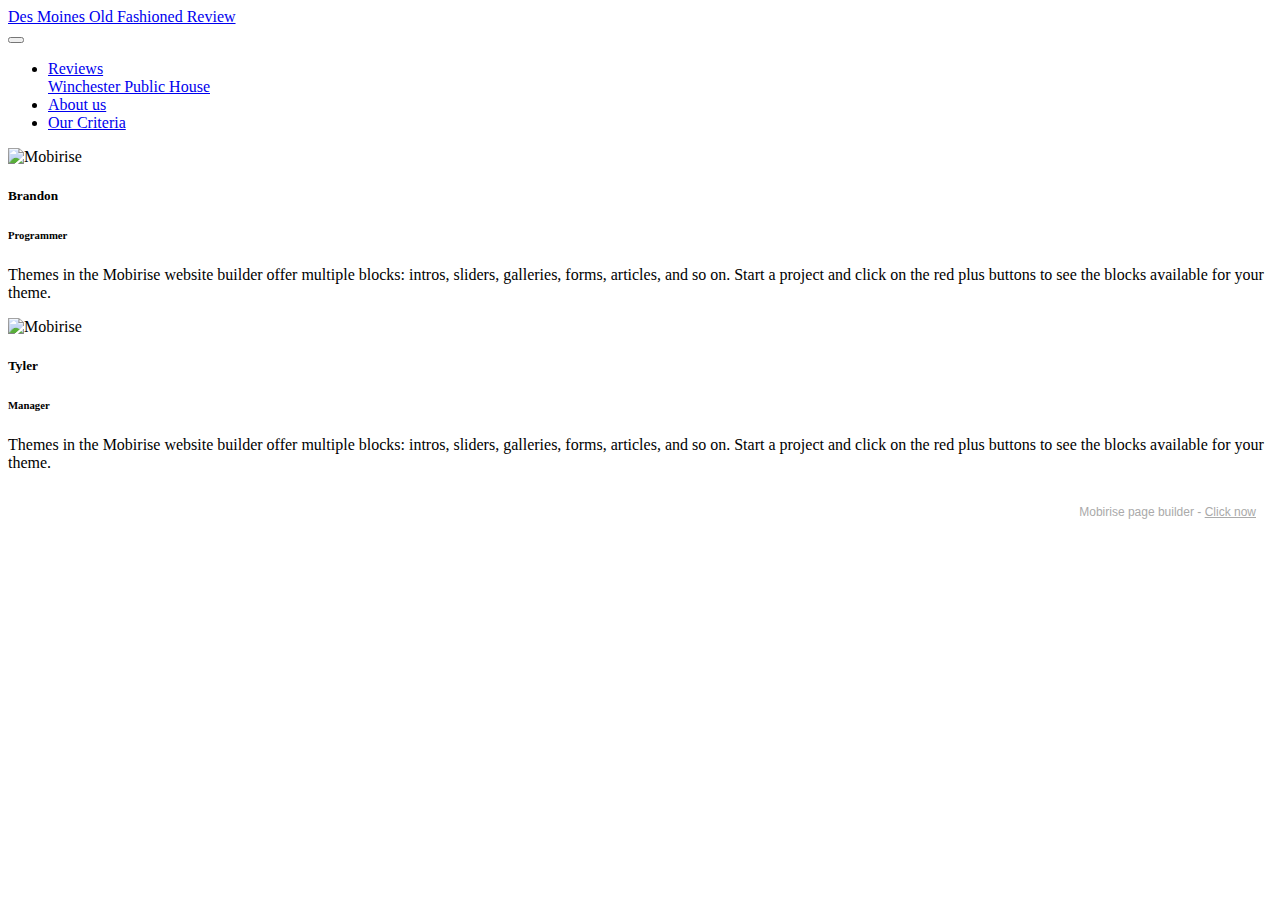
==== about/index.html @ a4ad08c4 "main site template" ====
<!DOCTYPE html>
<html  >
<head>
  <!-- Site made with Mobirise Website Builder v5.5.8, https://mobirise.com -->
  <meta charset="UTF-8">
  <meta http-equiv="X-UA-Compatible" content="IE=edge">
  <meta name="generator" content="Mobirise v5.5.8, mobirise.com">
  <meta name="viewport" content="width=device-width, initial-scale=1, minimum-scale=1">
  <link rel="shortcut icon" href="assets/images/logo.png" type="image/x-icon">
  <meta name="description" content="">
  
  
  <title>About Us</title>
  <link rel="stylesheet" href="assets/bootstrap/css/bootstrap.min.css">
  <link rel="stylesheet" href="assets/bootstrap/css/bootstrap-grid.min.css">
  <link rel="stylesheet" href="assets/bootstrap/css/bootstrap-reboot.min.css">
  <link rel="stylesheet" href="assets/dropdown/css/style.css">
  <link rel="stylesheet" href="assets/socicon/css/styles.css">
  <link rel="stylesheet" href="assets/theme/css/style.css">
  <link rel="preload" href="https://fonts.googleapis.com/css?family=Jost:100,200,300,400,500,600,700,800,900,100i,200i,300i,400i,500i,600i,700i,800i,900i&display=swap" as="style" onload="this.onload=null;this.rel='stylesheet'">
  <noscript><link rel="stylesheet" href="https://fonts.googleapis.com/css?family=Jost:100,200,300,400,500,600,700,800,900,100i,200i,300i,400i,500i,600i,700i,800i,900i&display=swap"></noscript>
  <link rel="preload" as="style" href="assets/mobirise/css/mbr-additional.css"><link rel="stylesheet" href="assets/mobirise/css/mbr-additional.css" type="text/css">
  
  
  
  
</head>
<body>
  
  <section data-bs-version="5.1" class="menu menu3 cid-sUextZu3Vm" once="menu" id="menu3-l">
    
    <nav class="navbar navbar-dropdown navbar-fixed-top navbar-expand-lg">
        <div class="container">
            <div class="navbar-brand">
                
                <span class="navbar-caption-wrap"><a class="navbar-caption text-black display-7" href="https://mobiri.se">Des Moines Old Fashioned Review</a></span>
            </div>
            <button class="navbar-toggler" type="button" data-toggle="collapse" data-bs-toggle="collapse" data-target="#navbarSupportedContent" data-bs-target="#navbarSupportedContent" aria-controls="navbarNavAltMarkup" aria-expanded="false" aria-label="Toggle navigation">
                <div class="hamburger">
                    <span></span>
                    <span></span>
                    <span></span>
                    <span></span>
                </div>
            </button>
            <div class="collapse navbar-collapse" id="navbarSupportedContent">
                <ul class="navbar-nav nav-dropdown nav-right" data-app-modern-menu="true"><li class="nav-item dropdown"><a class="nav-link link text-black dropdown-toggle show display-4" href="https://mobiri.se" data-toggle="dropdown-submenu" data-bs-toggle="dropdown" data-bs-auto-close="outside" aria-expanded="false">Reviews</a><div class="dropdown-menu show" aria-labelledby="dropdown-undefined" data-bs-popper="none"><a class="text-black dropdown-item display-4" href="https://mobiri.se">Winchester Public House</a></div></li><li class="nav-item"><a class="nav-link link text-black text-primary display-4" href="page1.html">
                            About us</a></li>
                    <li class="nav-item"><a class="nav-link link text-black text-primary display-4" href="page2.html">Our Criteria</a></li></ul>
                <div class="icons-menu">
                    <a class="iconfont-wrapper" href="https://github.com/manofbeef/manofbeef.github.io" target="_blank">
                        <span class="p-2 mbr-iconfont socicon-github socicon"></span>
                    </a>
                    <a class="iconfont-wrapper" href="https://mobiri.se" target="_blank">
                        <span class="p-2 mbr-iconfont socicon-twitter socicon"></span>
                    </a>
                    <a class="iconfont-wrapper" href="https://mobiri.se" target="_blank">
                        <span class="p-2 mbr-iconfont socicon-instagram socicon"></span>
                    </a>
                    
                </div>
                
            </div>
        </div>
    </nav>
</section>

<section data-bs-version="5.1" class="team2 cid-sUeBN5qxj7" xmlns="http://www.w3.org/1999/html" id="team2-q">
    
    
    <div class="container">
        <div class="card">
            <div class="card-wrapper">
                <div class="row align-items-center">
                    <div class="col-12 col-md-4">
                        <div class="image-wrapper">
                            <img src="assets/images/team1.jpg" alt="Mobirise">
                        </div>
                    </div>
                    <div class="col-12 col-md">
                        <div class="card-box">
                            <h5 class="card-title mbr-fonts-style m-0 mb-3 display-5">
                                <strong>Brandon</strong></h5>
                            <h6 class="card-subtitle mbr-fonts-style mb-3 display-4">
                                <strong>Programmer</strong>
                            </h6>
                            <p class="mbr-text mbr-fonts-style display-7">
                                Themes in the Mobirise website builder offer multiple blocks: intros, sliders,
                                galleries, forms, articles, and so on. Start a project and click on the red plus buttons
                                to see the blocks available for your theme.
                            </p>
                            <div class="social-row display-7">
                                <div class="soc-item">
                                    <a href="https://www.facebook.com/Mobirise/" target="_blank">
                                        <span class="mbr-iconfont socicon socicon-facebook"></span>
                                    </a>
                                </div>
                                <div class="soc-item">
                                    <a href="https://twitter.com/mobirise" target="_blank">
                                        <span class="mbr-iconfont socicon socicon-twitter"></span>
                                    </a>
                                </div>
                                <div class="soc-item">
                                    <a href="https://instagram.com/mobirise" target="_blank">
                                        <span class="mbr-iconfont socicon socicon-instagram"></span>
                                    </a>
                                </div>
                                
                                
                            </div>
                        </div>
                    </div>
                </div>
            </div>
        </div>
        <div class="card">
            <div class="card-wrapper">
                <div class="row align-items-center">
                    <div class="col-12 col-md-4">
                        <div class="image-wrapper">
                            <img src="assets/images/team2.jpg" alt="Mobirise">
                        </div>
                    </div>
                    <div class="col-12 col-md">
                        <div class="card-box">
                            <h5 class="card-title mbr-fonts-style m-0 mb-3 display-5">
                                <strong>Tyler</strong></h5>
                            <h6 class="card-subtitle mbr-fonts-style mb-3 display-4">
                                <strong>Manager</strong>
                            </h6>
                            <p class="mbr-text mbr-fonts-style display-7">
                                Themes in the Mobirise website builder offer multiple blocks: intros, sliders,
                                galleries, forms, articles, and so on. Start a project and click on the red plus buttons
                                to see the blocks available for your theme.
                            </p>
                            <div class="social-row display-7">
                                <div class="soc-item">
                                    <a href="https://www.facebook.com/Mobirise/" target="_blank">
                                        <span class="mbr-iconfont socicon socicon-facebook"></span>
                                    </a>
                                </div>
                                <div class="soc-item">
                                    <a href="https://twitter.com/mobirise" target="_blank">
                                        <span class="mbr-iconfont socicon socicon-twitter"></span>
                                    </a>
                                </div>
                                <div class="soc-item">
                                    <a href="https://instagram.com/mobirise" target="_blank">
                                        <span class="mbr-iconfont socicon socicon-instagram"></span>
                                    </a>
                                </div>
                                
                                
                            </div>
                        </div>
                    </div>
                </div>
            </div>
        </div>
        
    </div>
</section><section style="background-color: #fff; font-family: -apple-system, BlinkMacSystemFont, 'Segoe UI', 'Roboto', 'Helvetica Neue', Arial, sans-serif; color:#aaa; font-size:12px; padding: 0; align-items: center; display: flex;"><a href="https://mobirise.site/f" style="flex: 1 1; height: 3rem; padding-left: 1rem;"></a><p style="flex: 0 0 auto; margin:0; padding-right:1rem;">Mobirise page builder - <a href="https://mobirise.site/p" style="color:#aaa;">Click now</a></p></section><script src="assets/bootstrap/js/bootstrap.bundle.min.js"></script>  <script src="assets/smoothscroll/smooth-scroll.js"></script>  <script src="assets/ytplayer/index.js"></script>  <script src="assets/dropdown/js/navbar-dropdown.js"></script>  <script src="assets/theme/js/script.js"></script>  
  
  
</body>
</html>
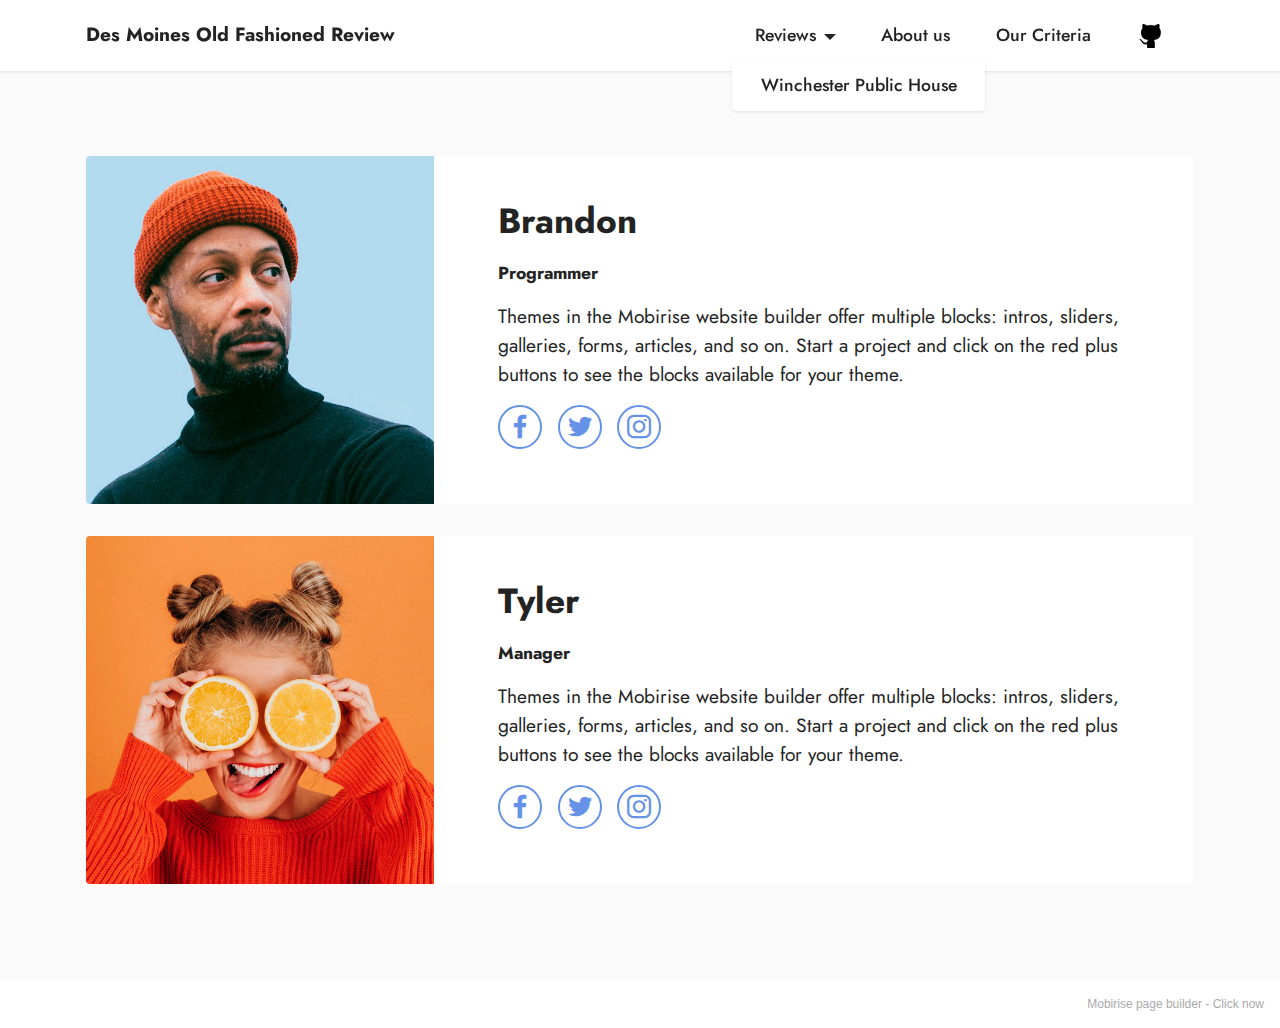
==== commit 04076dc3: "Update index.html" ====
--- a/about/index.html
+++ b/about/index.html
@@ -6,20 +6,20 @@
   <meta http-equiv="X-UA-Compatible" content="IE=edge">
   <meta name="generator" content="Mobirise v5.5.8, mobirise.com">
   <meta name="viewport" content="width=device-width, initial-scale=1, minimum-scale=1">
-  <link rel="shortcut icon" href="assets/images/logo.png" type="image/x-icon">
+  <link rel="shortcut icon" href="../assets/images/logo.png" type="image/x-icon">
   <meta name="description" content="">
   
   
   <title>About Us</title>
-  <link rel="stylesheet" href="assets/bootstrap/css/bootstrap.min.css">
-  <link rel="stylesheet" href="assets/bootstrap/css/bootstrap-grid.min.css">
-  <link rel="stylesheet" href="assets/bootstrap/css/bootstrap-reboot.min.css">
-  <link rel="stylesheet" href="assets/dropdown/css/style.css">
-  <link rel="stylesheet" href="assets/socicon/css/styles.css">
-  <link rel="stylesheet" href="assets/theme/css/style.css">
+  <link rel="stylesheet" href="../assets/bootstrap/css/bootstrap.min.css">
+  <link rel="stylesheet" href="../assets/bootstrap/css/bootstrap-grid.min.css">
+  <link rel="stylesheet" href="../assets/bootstrap/css/bootstrap-reboot.min.css">
+  <link rel="stylesheet" href="../assets/dropdown/css/style.css">
+  <link rel="stylesheet" href="../assets/socicon/css/styles.css">
+  <link rel="stylesheet" href="../assets/theme/css/style.css">
   <link rel="preload" href="https://fonts.googleapis.com/css?family=Jost:100,200,300,400,500,600,700,800,900,100i,200i,300i,400i,500i,600i,700i,800i,900i&display=swap" as="style" onload="this.onload=null;this.rel='stylesheet'">
   <noscript><link rel="stylesheet" href="https://fonts.googleapis.com/css?family=Jost:100,200,300,400,500,600,700,800,900,100i,200i,300i,400i,500i,600i,700i,800i,900i&display=swap"></noscript>
-  <link rel="preload" as="style" href="assets/mobirise/css/mbr-additional.css"><link rel="stylesheet" href="assets/mobirise/css/mbr-additional.css" type="text/css">
+  <link rel="preload" as="style" href="../assets/mobirise/css/mbr-additional.css"><link rel="stylesheet" href="../assets/mobirise/css/mbr-additional.css" type="text/css">
   
   
   
@@ -51,13 +51,6 @@
                     <a class="iconfont-wrapper" href="https://github.com/manofbeef/manofbeef.github.io" target="_blank">
                         <span class="p-2 mbr-iconfont socicon-github socicon"></span>
                     </a>
-                    <a class="iconfont-wrapper" href="https://mobiri.se" target="_blank">
-                        <span class="p-2 mbr-iconfont socicon-twitter socicon"></span>
-                    </a>
-                    <a class="iconfont-wrapper" href="https://mobiri.se" target="_blank">
-                        <span class="p-2 mbr-iconfont socicon-instagram socicon"></span>
-                    </a>
-                    
                 </div>
                 
             </div>
@@ -74,7 +67,7 @@
                 <div class="row align-items-center">
                     <div class="col-12 col-md-4">
                         <div class="image-wrapper">
-                            <img src="assets/images/team1.jpg" alt="Mobirise">
+                            <img src="../assets/images/team1.jpg" alt="Mobirise">
                         </div>
                     </div>
                     <div class="col-12 col-md">
@@ -118,7 +111,7 @@
                 <div class="row align-items-center">
                     <div class="col-12 col-md-4">
                         <div class="image-wrapper">
-                            <img src="assets/images/team2.jpg" alt="Mobirise">
+                            <img src="../assets/images/team2.jpg" alt="Mobirise">
                         </div>
                     </div>
                     <div class="col-12 col-md">
--- a/assets/dropdown/css/style.css
+++ b/assets/dropdown/css/style.css
@@ -0,0 +1,265 @@
+.navbar-dropdown {
+  left: 0;
+  padding: 0;
+  position: absolute;
+  right: 0;
+  top: 0;
+  transition: all 0.45s ease;
+  z-index: 1030;
+  background: #282828; }
+  .navbar-dropdown .navbar-logo {
+    margin-right: 0.8rem;
+    transition: margin 0.3s ease-in-out;
+    vertical-align: middle; }
+    .navbar-dropdown .navbar-logo img {
+      height: 3.125rem;
+      transition: all 0.3s ease-in-out; }
+    .navbar-dropdown .navbar-logo.mbr-iconfont {
+      font-size: 3.125rem;
+      line-height: 3.125rem; }
+  .navbar-dropdown .navbar-caption {
+    font-weight: 700;
+    white-space: normal;
+    vertical-align: -4px;
+    line-height: 3.125rem !important; }
+    .navbar-dropdown .navbar-caption, .navbar-dropdown .navbar-caption:hover {
+      color: inherit;
+      text-decoration: none; }
+  .navbar-dropdown .mbr-iconfont + .navbar-caption {
+    vertical-align: -1px; }
+  .navbar-dropdown.navbar-fixed-top {
+    position: fixed; }
+  .navbar-dropdown .navbar-brand span {
+    vertical-align: -4px; }
+  .navbar-dropdown.bg-color.transparent {
+    background: none; }
+  .navbar-dropdown.navbar-short .navbar-brand {
+    padding: 0.625rem 0; }
+    .navbar-dropdown.navbar-short .navbar-brand span {
+      vertical-align: -1px; }
+  .navbar-dropdown.navbar-short .navbar-caption {
+    line-height: 2.375rem !important;
+    vertical-align: -2px; }
+  .navbar-dropdown.navbar-short .navbar-logo {
+    margin-right: 0.5rem; }
+    .navbar-dropdown.navbar-short .navbar-logo img {
+      height: 2.375rem; }
+    .navbar-dropdown.navbar-short .navbar-logo.mbr-iconfont {
+      font-size: 2.375rem;
+      line-height: 2.375rem; }
+  .navbar-dropdown.navbar-short .mbr-table-cell {
+    height: 3.625rem; }
+  .navbar-dropdown .navbar-close {
+    left: 0.6875rem;
+    position: fixed;
+    top: 0.75rem;
+    z-index: 1000; }
+  .navbar-dropdown .hamburger-icon {
+    content: "";
+    display: inline-block;
+    vertical-align: middle;
+    width: 16px;
+    -webkit-box-shadow: 0 -6px 0 1px #282828,0 0 0 1px #282828,0 6px 0 1px #282828;
+    -moz-box-shadow: 0 -6px 0 1px #282828,0 0 0 1px #282828,0 6px 0 1px #282828;
+    box-shadow: 0 -6px 0 1px #282828,0 0 0 1px #282828,0 6px 0 1px #282828; }
+
+.dropdown-menu .dropdown-toggle[data-toggle="dropdown-submenu"]::after {
+  border-bottom: 0.35em solid transparent;
+  border-left: 0.35em solid;
+  border-right: 0;
+  border-top: 0.35em solid transparent;
+  margin-left: 0.3rem; }
+
+.dropdown-menu .dropdown-item:focus {
+  outline: 0; }
+
+.nav-dropdown {
+  font-size: 0.75rem;
+  font-weight: 500;
+  height: auto !important; }
+  .nav-dropdown .nav-btn {
+    padding-left: 1rem; }
+  .nav-dropdown .link {
+    margin: .667em 1.667em;
+    font-weight: 500;
+    padding: 0;
+    transition: color .2s ease-in-out; }
+    .nav-dropdown .link.dropdown-toggle {
+      margin-right: 2.583em; }
+      .nav-dropdown .link.dropdown-toggle::after {
+        margin-left: .25rem;
+        border-top: 0.35em solid;
+        border-right: 0.35em solid transparent;
+        border-left: 0.35em solid transparent;
+        border-bottom: 0; }
+      .nav-dropdown .link.dropdown-toggle[aria-expanded="true"] {
+        margin: 0;
+        padding: 0.667em 3.263em  0.667em 1.667em; }
+  .nav-dropdown .link::after,
+  .nav-dropdown .dropdown-item::after {
+    color: inherit; }
+  .nav-dropdown .btn {
+    font-size: 0.75rem;
+    font-weight: 700;
+    letter-spacing: 0;
+    margin-bottom: 0;
+    padding-left: 1.25rem;
+    padding-right: 1.25rem; }
+  .nav-dropdown .dropdown-menu {
+    border-radius: 0;
+    border: 0;
+    left: 0;
+    margin: 0;
+    padding-bottom: 1.25rem;
+    padding-top: 1.25rem;
+    position: relative; }
+  .nav-dropdown .dropdown-submenu {
+    margin-left: 0.125rem;
+    top: 0; }
+  .nav-dropdown .dropdown-item {
+    font-weight: 500;
+    line-height: 2;
+    padding: 0.3846em 4.615em 0.3846em 1.5385em;
+    position: relative;
+    transition: color .2s ease-in-out, background-color .2s ease-in-out; }
+    .nav-dropdown .dropdown-item::after {
+      margin-top: -0.3077em;
+      position: absolute;
+      right: 1.1538em;
+      top: 50%; }
+    .nav-dropdown .dropdown-item:focus, .nav-dropdown .dropdown-item:hover {
+      background: none; }
+
+@media (max-width: 767px) {
+  .nav-dropdown.navbar-toggleable-sm {
+    bottom: 0;
+    display: none;
+    left: 0;
+    overflow-x: hidden;
+    position: fixed;
+    top: 0;
+    transform: translateX(-100%);
+    -ms-transform: translateX(-100%);
+    -webkit-transform: translateX(-100%);
+    width: 18.75rem;
+    z-index: 999; } }
+.nav-dropdown.navbar-toggleable-xl {
+  bottom: 0;
+  display: none;
+  left: 0;
+  overflow-x: hidden;
+  position: fixed;
+  top: 0;
+  transform: translateX(-100%);
+  -ms-transform: translateX(-100%);
+  -webkit-transform: translateX(-100%);
+  width: 18.75rem;
+  z-index: 999; }
+
+.nav-dropdown-sm {
+  display: block !important;
+  overflow-x: hidden;
+  overflow: auto;
+  padding-top: 3.875rem; }
+  .nav-dropdown-sm::after {
+    content: "";
+    display: block;
+    height: 3rem;
+    width: 100%; }
+  .nav-dropdown-sm.collapse.in ~ .navbar-close {
+    display: block !important; }
+  .nav-dropdown-sm.collapsing, .nav-dropdown-sm.collapse.in {
+    transform: translateX(0);
+    -ms-transform: translateX(0);
+    -webkit-transform: translateX(0);
+    transition: all 0.25s ease-out;
+    -webkit-transition: all 0.25s ease-out;
+    background: #282828; }
+  .nav-dropdown-sm.collapsing[aria-expanded="false"] {
+    transform: translateX(-100%);
+    -ms-transform: translateX(-100%);
+    -webkit-transform: translateX(-100%); }
+  .nav-dropdown-sm .nav-item {
+    display: block;
+    margin-left: 0 !important;
+    padding-left: 0; }
+  .nav-dropdown-sm .link,
+  .nav-dropdown-sm .dropdown-item {
+    border-top: 1px dotted rgba(255, 255, 255, 0.1);
+    font-size: 0.8125rem;
+    line-height: 1.6;
+    margin: 0 !important;
+    padding: 0.875rem 2.4rem 0.875rem 1.5625rem !important;
+    position: relative;
+    white-space: normal; }
+    .nav-dropdown-sm .link:focus, .nav-dropdown-sm .link:hover,
+    .nav-dropdown-sm .dropdown-item:focus,
+    .nav-dropdown-sm .dropdown-item:hover {
+      background: rgba(0, 0, 0, 0.2) !important;
+      color: #c0a375; }
+  .nav-dropdown-sm .nav-btn {
+    position: relative;
+    padding: 1.5625rem 1.5625rem 0 1.5625rem; }
+    .nav-dropdown-sm .nav-btn::before {
+      border-top: 1px dotted rgba(255, 255, 255, 0.1);
+      content: "";
+      left: 0;
+      position: absolute;
+      top: 0;
+      width: 100%; }
+    .nav-dropdown-sm .nav-btn + .nav-btn {
+      padding-top: 0.625rem; }
+      .nav-dropdown-sm .nav-btn + .nav-btn::before {
+        display: none; }
+  .nav-dropdown-sm .btn {
+    padding: 0.625rem 0; }
+  .nav-dropdown-sm .dropdown-toggle[data-toggle="dropdown-submenu"]::after {
+    margin-left: .25rem;
+    border-top: 0.35em solid;
+    border-right: 0.35em solid transparent;
+    border-left: 0.35em solid transparent;
+    border-bottom: 0; }
+  .nav-dropdown-sm .dropdown-toggle[data-toggle="dropdown-submenu"][aria-expanded="true"]::after {
+    border-top: 0;
+    border-right: 0.35em solid transparent;
+    border-left: 0.35em solid transparent;
+    border-bottom: 0.35em solid; }
+  .nav-dropdown-sm .dropdown-menu {
+    margin: 0;
+    padding: 0;
+    position: relative;
+    top: 0;
+    left: 0;
+    width: 100%;
+    border: 0;
+    float: none;
+    border-radius: 0;
+    background: none; }
+  .nav-dropdown-sm .dropdown-submenu {
+    left: 100%;
+    margin-left: 0.125rem;
+    margin-top: -1.25rem;
+    top: 0; }
+
+.navbar-toggleable-sm .nav-dropdown .dropdown-menu {
+  position: absolute; }
+
+.navbar-toggleable-sm .nav-dropdown .dropdown-submenu {
+  left: 100%;
+  margin-left: 0.125rem;
+  margin-top: -1.25rem;
+  top: 0; }
+
+.navbar-toggleable-sm.opened .nav-dropdown .dropdown-menu {
+  position: relative; }
+
+.navbar-toggleable-sm.opened .nav-dropdown .dropdown-submenu {
+  left: 0;
+  margin-left: 00rem;
+  margin-top: 0rem;
+  top: 0; }
+
+.is-builder .nav-dropdown.collapsing {
+  transition: none !important; }
+
+
--- a/assets/socicon/css/styles.css
+++ b/assets/socicon/css/styles.css
@@ -0,0 +1,934 @@
+@charset "UTF-8";
+
+@font-face {
+  font-family: 'Socicon';
+  src:  url('../fonts/socicon.eot');
+  src:  url('../fonts/socicon.eot?#iefix') format('embedded-opentype'),
+    url('../fonts/socicon.woff2') format('woff2'),
+    url('../fonts/socicon.ttf') format('truetype'),
+    url('../fonts/socicon.woff') format('woff'),
+    url('../fonts/socicon.svg#socicon') format('svg');
+  font-weight: normal;
+  font-style: normal;
+  font-display: swap;
+}
+
+[data-icon]:before {
+  font-family: "socicon" !important;
+  content: attr(data-icon);
+  font-style: normal !important;
+  font-weight: normal !important;
+  font-variant: normal !important;
+  text-transform: none !important;
+  speak: none;
+  line-height: 1;
+  -webkit-font-smoothing: antialiased;
+  -moz-osx-font-smoothing: grayscale;
+}
+
+[class^="socicon-"], [class*=" socicon-"] {
+  /* use !important to prevent issues with browser extensions that change fonts */
+  font-family: 'Socicon' !important;
+  speak: none;
+  font-style: normal;
+  font-weight: normal;
+  font-variant: normal;
+  text-transform: none;
+  line-height: 1;
+
+  /* Better Font Rendering =========== */
+  -webkit-font-smoothing: antialiased;
+  -moz-osx-font-smoothing: grayscale;
+}
+
+.socicon-eitaa:before {
+  content: "\e97c";
+}
+.socicon-soroush:before {
+  content: "\e97d";
+}
+.socicon-bale:before {
+  content: "\e97e";
+}
+.socicon-zazzle:before {
+  content: "\e97b";
+}
+.socicon-society6:before {
+  content: "\e97a";
+}
+.socicon-redbubble:before {
+  content: "\e979";
+}
+.socicon-avvo:before {
+  content: "\e978";
+}
+.socicon-stitcher:before {
+  content: "\e977";
+}
+.socicon-googlehangouts:before {
+  content: "\e974";
+}
+.socicon-dlive:before {
+  content: "\e975";
+}
+.socicon-vsco:before {
+  content: "\e976";
+}
+.socicon-flipboard:before {
+  content: "\e973";
+}
+.socicon-ubuntu:before {
+  content: "\e958";
+}
+.socicon-artstation:before {
+  content: "\e959";
+}
+.socicon-invision:before {
+  content: "\e95a";
+}
+.socicon-torial:before {
+  content: "\e95b";
+}
+.socicon-collectorz:before {
+  content: "\e95c";
+}
+.socicon-seenthis:before {
+  content: "\e95d";
+}
+.socicon-googleplaymusic:before {
+  content: "\e95e";
+}
+.socicon-debian:before {
+  content: "\e95f";
+}
+.socicon-filmfreeway:before {
+  content: "\e960";
+}
+.socicon-gnome:before {
+  content: "\e961";
+}
+.socicon-itchio:before {
+  content: "\e962";
+}
+.socicon-jamendo:before {
+  content: "\e963";
+}
+.socicon-mix:before {
+  content: "\e964";
+}
+.socicon-sharepoint:before {
+  content: "\e965";
+}
+.socicon-tinder:before {
+  content: "\e966";
+}
+.socicon-windguru:before {
+  content: "\e967";
+}
+.socicon-cdbaby:before {
+  content: "\e968";
+}
+.socicon-elementaryos:before {
+  content: "\e969";
+}
+.socicon-stage32:before {
+  content: "\e96a";
+}
+.socicon-tiktok:before {
+  content: "\e96b";
+}
+.socicon-gitter:before {
+  content: "\e96c";
+}
+.socicon-letterboxd:before {
+  content: "\e96d";
+}
+.socicon-threema:before {
+  content: "\e96e";
+}
+.socicon-splice:before {
+  content: "\e96f";
+}
+.socicon-metapop:before {
+  content: "\e970";
+}
+.socicon-naver:before {
+  content: "\e971";
+}
+.socicon-remote:before {
+  content: "\e972";
+}
+.socicon-internet:before {
+  content: "\e957";
+}
+.socicon-moddb:before {
+  content: "\e94b";
+}
+.socicon-indiedb:before {
+  content: "\e94c";
+}
+.socicon-traxsource:before {
+  content: "\e94d";
+}
+.socicon-gamefor:before {
+  content: "\e94e";
+}
+.socicon-pixiv:before {
+  content: "\e94f";
+}
+.socicon-myanimelist:before {
+  content: "\e950";
+}
+.socicon-blackberry:before {
+  content: "\e951";
+}
+.socicon-wickr:before {
+  content: "\e952";
+}
+.socicon-spip:before {
+  content: "\e953";
+}
+.socicon-napster:before {
+  content: "\e954";
+}
+.socicon-beatport:before {
+  content: "\e955";
+}
+.socicon-hackerone:before {
+  content: "\e956";
+}
+.socicon-hackernews:before {
+  content: "\e946";
+}
+.socicon-smashwords:before {
+  content: "\e947";
+}
+.socicon-kobo:before {
+  content: "\e948";
+}
+.socicon-bookbub:before {
+  content: "\e949";
+}
+.socicon-mailru:before {
+  content: "\e94a";
+}
+.socicon-gitlab:before {
+  content: "\e945";
+}
+.socicon-instructables:before {
+  content: "\e944";
+}
+.socicon-portfolio:before {
+  content: "\e943";
+}
+.socicon-codered:before {
+  content: "\e940";
+}
+.socicon-origin:before {
+  content: "\e941";
+}
+.socicon-nextdoor:before {
+  content: "\e942";
+}
+.socicon-udemy:before {
+  content: "\e93f";
+}
+.socicon-livemaster:before {
+  content: "\e93e";
+}
+.socicon-crunchbase:before {
+  content: "\e93b";
+}
+.socicon-homefy:before {
+  content: "\e93c";
+}
+.socicon-calendly:before {
+  content: "\e93d";
+}
+.socicon-realtor:before {
+  content: "\e90f";
+}
+.socicon-tidal:before {
+  content: "\e910";
+}
+.socicon-qobuz:before {
+  content: "\e911";
+}
+.socicon-natgeo:before {
+  content: "\e912";
+}
+.socicon-mastodon:before {
+  content: "\e913";
+}
+.socicon-unsplash:before {
+  content: "\e914";
+}
+.socicon-homeadvisor:before {
+  content: "\e915";
+}
+.socicon-angieslist:before {
+  content: "\e916";
+}
+.socicon-codepen:before {
+  content: "\e917";
+}
+.socicon-slack:before {
+  content: "\e918";
+}
+.socicon-openaigym:before {
+  content: "\e919";
+}
+.socicon-logmein:before {
+  content: "\e91a";
+}
+.socicon-fiverr:before {
+  content: "\e91b";
+}
+.socicon-gotomeeting:before {
+  content: "\e91c";
+}
+.socicon-aliexpress:before {
+  content: "\e91d";
+}
+.socicon-guru:before {
+  content: "\e91e";
+}
+.socicon-appstore:before {
+  content: "\e91f";
+}
+.socicon-homes:before {
+  content: "\e920";
+}
+.socicon-zoom:before {
+  content: "\e921";
+}
+.socicon-alibaba:before {
+  content: "\e922";
+}
+.socicon-craigslist:before {
+  content: "\e923";
+}
+.socicon-wix:before {
+  content: "\e924";
+}
+.socicon-redfin:before {
+  content: "\e925";
+}
+.socicon-googlecalendar:before {
+  content: "\e926";
+}
+.socicon-shopify:before {
+  content: "\e927";
+}
+.socicon-freelancer:before {
+  content: "\e928";
+}
+.socicon-seedrs:before {
+  content: "\e929";
+}
+.socicon-bing:before {
+  content: "\e92a";
+}
+.socicon-doodle:before {
+  content: "\e92b";
+}
+.socicon-bonanza:before {
+  content: "\e92c";
+}
+.socicon-squarespace:before {
+  content: "\e92d";
+}
+.socicon-toptal:before {
+  content: "\e92e";
+}
+.socicon-gust:before {
+  content: "\e92f";
+}
+.socicon-ask:before {
+  content: "\e930";
+}
+.socicon-trulia:before {
+  content: "\e931";
+}
+.socicon-loomly:before {
+  content: "\e932";
+}
+.socicon-ghost:before {
+  content: "\e933";
+}
+.socicon-upwork:before {
+  content: "\e934";
+}
+.socicon-fundable:before {
+  content: "\e935";
+}
+.socicon-booking:before {
+  content: "\e936";
+}
+.socicon-googlemaps:before {
+  content: "\e937";
+}
+.socicon-zillow:before {
+  content: "\e938";
+}
+.socicon-niconico:before {
+  content: "\e939";
+}
+.socicon-toneden:before {
+  content: "\e93a";
+}
+.socicon-augment:before {
+  content: "\e908";
+}
+.socicon-bitbucket:before {
+  content: "\e909";
+}
+.socicon-fyuse:before {
+  content: "\e90a";
+}
+.socicon-yt-gaming:before {
+  content: "\e90b";
+}
+.socicon-sketchfab:before {
+  content: "\e90c";
+}
+.socicon-mobcrush:before {
+  content: "\e90d";
+}
+.socicon-microsoft:before {
+  content: "\e90e";
+}
+.socicon-pandora:before {
+  content: "\e907";
+}
+.socicon-messenger:before {
+  content: "\e906";
+}
+.socicon-gamewisp:before {
+  content: "\e905";
+}
+.socicon-bloglovin:before {
+  content: "\e904";
+}
+.socicon-tunein:before {
+  content: "\e903";
+}
+.socicon-gamejolt:before {
+  content: "\e901";
+}
+.socicon-trello:before {
+  content: "\e902";
+}
+.socicon-spreadshirt:before {
+  content: "\e900";
+}
+.socicon-500px:before {
+  content: "\e000";
+}
+.socicon-8tracks:before {
+  content: "\e001";
+}
+.socicon-airbnb:before {
+  content: "\e002";
+}
+.socicon-alliance:before {
+  content: "\e003";
+}
+.socicon-amazon:before {
+  content: "\e004";
+}
+.socicon-amplement:before {
+  content: "\e005";
+}
+.socicon-android:before {
+  content: "\e006";
+}
+.socicon-angellist:before {
+  content: "\e007";
+}
+.socicon-apple:before {
+  content: "\e008";
+}
+.socicon-appnet:before {
+  content: "\e009";
+}
+.socicon-baidu:before {
+  content: "\e00a";
+}
+.socicon-bandcamp:before {
+  content: "\e00b";
+}
+.socicon-battlenet:before {
+  content: "\e00c";
+}
+.socicon-mixer:before {
+  content: "\e00d";
+}
+.socicon-bebee:before {
+  content: "\e00e";
+}
+.socicon-bebo:before {
+  content: "\e00f";
+}
+.socicon-behance:before {
+  content: "\e010";
+}
+.socicon-blizzard:before {
+  content: "\e011";
+}
+.socicon-blogger:before {
+  content: "\e012";
+}
+.socicon-buffer:before {
+  content: "\e013";
+}
+.socicon-chrome:before {
+  content: "\e014";
+}
+.socicon-coderwall:before {
+  content: "\e015";
+}
+.socicon-curse:before {
+  content: "\e016";
+}
+.socicon-dailymotion:before {
+  content: "\e017";
+}
+.socicon-deezer:before {
+  content: "\e018";
+}
+.socicon-delicious:before {
+  content: "\e019";
+}
+.socicon-deviantart:before {
+  content: "\e01a";
+}
+.socicon-diablo:before {
+  content: "\e01b";
+}
+.socicon-digg:before {
+  content: "\e01c";
+}
+.socicon-discord:before {
+  content: "\e01d";
+}
+.socicon-disqus:before {
+  content: "\e01e";
+}
+.socicon-douban:before {
+  content: "\e01f";
+}
+.socicon-draugiem:before {
+  content: "\e020";
+}
+.socicon-dribbble:before {
+  content: "\e021";
+}
+.socicon-drupal:before {
+  content: "\e022";
+}
+.socicon-ebay:before {
+  content: "\e023";
+}
+.socicon-ello:before {
+  content: "\e024";
+}
+.socicon-endomodo:before {
+  content: "\e025";
+}
+.socicon-envato:before {
+  content: "\e026";
+}
+.socicon-etsy:before {
+  content: "\e027";
+}
+.socicon-facebook:before {
+  content: "\e028";
+}
+.socicon-feedburner:before {
+  content: "\e029";
+}
+.socicon-filmweb:before {
+  content: "\e02a";
+}
+.socicon-firefox:before {
+  content: "\e02b";
+}
+.socicon-flattr:before {
+  content: "\e02c";
+}
+.socicon-flickr:before {
+  content: "\e02d";
+}
+.socicon-formulr:before {
+  content: "\e02e";
+}
+.socicon-forrst:before {
+  content: "\e02f";
+}
+.socicon-foursquare:before {
+  content: "\e030";
+}
+.socicon-friendfeed:before {
+  content: "\e031";
+}
+.socicon-github:before {
+  content: "\e032";
+}
+.socicon-goodreads:before {
+  content: "\e033";
+}
+.socicon-google:before {
+  content: "\e034";
+}
+.socicon-googlescholar:before {
+  content: "\e035";
+}
+.socicon-googlegroups:before {
+  content: "\e036";
+}
+.socicon-googlephotos:before {
+  content: "\e037";
+}
+.socicon-googleplus:before {
+  content: "\e038";
+}
+.socicon-grooveshark:before {
+  content: "\e039";
+}
+.socicon-hackerrank:before {
+  content: "\e03a";
+}
+.socicon-hearthstone:before {
+  content: "\e03b";
+}
+.socicon-hellocoton:before {
+  content: "\e03c";
+}
+.socicon-heroes:before {
+  content: "\e03d";
+}
+.socicon-smashcast:before {
+  content: "\e03e";
+}
+.socicon-horde:before {
+  content: "\e03f";
+}
+.socicon-houzz:before {
+  content: "\e040";
+}
+.socicon-icq:before {
+  content: "\e041";
+}
+.socicon-identica:before {
+  content: "\e042";
+}
+.socicon-imdb:before {
+  content: "\e043";
+}
+.socicon-instagram:before {
+  content: "\e044";
+}
+.socicon-issuu:before {
+  content: "\e045";
+}
+.socicon-istock:before {
+  content: "\e046";
+}
+.socicon-itunes:before {
+  content: "\e047";
+}
+.socicon-keybase:before {
+  content: "\e048";
+}
+.socicon-lanyrd:before {
+  content: "\e049";
+}
+.socicon-lastfm:before {
+  content: "\e04a";
+}
+.socicon-line:before {
+  content: "\e04b";
+}
+.socicon-linkedin:before {
+  content: "\e04c";
+}
+.socicon-livejournal:before {
+  content: "\e04d";
+}
+.socicon-lyft:before {
+  content: "\e04e";
+}
+.socicon-macos:before {
+  content: "\e04f";
+}
+.socicon-mail:before {
+  content: "\e050";
+}
+.socicon-medium:before {
+  content: "\e051";
+}
+.socicon-meetup:before {
+  content: "\e052";
+}
+.socicon-mixcloud:before {
+  content: "\e053";
+}
+.socicon-modelmayhem:before {
+  content: "\e054";
+}
+.socicon-mumble:before {
+  content: "\e055";
+}
+.socicon-myspace:before {
+  content: "\e056";
+}
+.socicon-newsvine:before {
+  content: "\e057";
+}
+.socicon-nintendo:before {
+  content: "\e058";
+}
+.socicon-npm:before {
+  content: "\e059";
+}
+.socicon-odnoklassniki:before {
+  content: "\e05a";
+}
+.socicon-openid:before {
+  content: "\e05b";
+}
+.socicon-opera:before {
+  content: "\e05c";
+}
+.socicon-outlook:before {
+  content: "\e05d";
+}
+.socicon-overwatch:before {
+  content: "\e05e";
+}
+.socicon-patreon:before {
+  content: "\e05f";
+}
+.socicon-paypal:before {
+  content: "\e060";
+}
+.socicon-periscope:before {
+  content: "\e061";
+}
+.socicon-persona:before {
+  content: "\e062";
+}
+.socicon-pinterest:before {
+  content: "\e063";
+}
+.socicon-play:before {
+  content: "\e064";
+}
+.socicon-player:before {
+  content: "\e065";
+}
+.socicon-playstation:before {
+  content: "\e066";
+}
+.socicon-pocket:before {
+  content: "\e067";
+}
+.socicon-qq:before {
+  content: "\e068";
+}
+.socicon-quora:before {
+  content: "\e069";
+}
+.socicon-raidcall:before {
+  content: "\e06a";
+}
+.socicon-ravelry:before {
+  content: "\e06b";
+}
+.socicon-reddit:before {
+  content: "\e06c";
+}
+.socicon-renren:before {
+  content: "\e06d";
+}
+.socicon-researchgate:before {
+  content: "\e06e";
+}
+.socicon-residentadvisor:before {
+  content: "\e06f";
+}
+.socicon-reverbnation:before {
+  content: "\e070";
+}
+.socicon-rss:before {
+  content: "\e071";
+}
+.socicon-sharethis:before {
+  content: "\e072";
+}
+.socicon-skype:before {
+  content: "\e073";
+}
+.socicon-slideshare:before {
+  content: "\e074";
+}
+.socicon-smugmug:before {
+  content: "\e075";
+}
+.socicon-snapchat:before {
+  content: "\e076";
+}
+.socicon-songkick:before {
+  content: "\e077";
+}
+.socicon-soundcloud:before {
+  content: "\e078";
+}
+.socicon-spotify:before {
+  content: "\e079";
+}
+.socicon-stackexchange:before {
+  content: "\e07a";
+}
+.socicon-stackoverflow:before {
+  content: "\e07b";
+}
+.socicon-starcraft:before {
+  content: "\e07c";
+}
+.socicon-stayfriends:before {
+  content: "\e07d";
+}
+.socicon-steam:before {
+  content: "\e07e";
+}
+.socicon-storehouse:before {
+  content: "\e07f";
+}
+.socicon-strava:before {
+  content: "\e080";
+}
+.socicon-streamjar:before {
+  content: "\e081";
+}
+.socicon-stumbleupon:before {
+  content: "\e082";
+}
+.socicon-swarm:before {
+  content: "\e083";
+}
+.socicon-teamspeak:before {
+  content: "\e084";
+}
+.socicon-teamviewer:before {
+  content: "\e085";
+}
+.socicon-technorati:before {
+  content: "\e086";
+}
+.socicon-telegram:before {
+  content: "\e087";
+}
+.socicon-tripadvisor:before {
+  content: "\e088";
+}
+.socicon-tripit:before {
+  content: "\e089";
+}
+.socicon-triplej:before {
+  content: "\e08a";
+}
+.socicon-tumblr:before {
+  content: "\e08b";
+}
+.socicon-twitch:before {
+  content: "\e08c";
+}
+.socicon-twitter:before {
+  content: "\e08d";
+}
+.socicon-uber:before {
+  content: "\e08e";
+}
+.socicon-ventrilo:before {
+  content: "\e08f";
+}
+.socicon-viadeo:before {
+  content: "\e090";
+}
+.socicon-viber:before {
+  content: "\e091";
+}
+.socicon-viewbug:before {
+  content: "\e092";
+}
+.socicon-vimeo:before {
+  content: "\e093";
+}
+.socicon-vine:before {
+  content: "\e094";
+}
+.socicon-vkontakte:before {
+  content: "\e095";
+}
+.socicon-warcraft:before {
+  content: "\e096";
+}
+.socicon-wechat:before {
+  content: "\e097";
+}
+.socicon-weibo:before {
+  content: "\e098";
+}
+.socicon-whatsapp:before {
+  content: "\e099";
+}
+.socicon-wikipedia:before {
+  content: "\e09a";
+}
+.socicon-windows:before {
+  content: "\e09b";
+}
+.socicon-wordpress:before {
+  content: "\e09c";
+}
+.socicon-wykop:before {
+  content: "\e09d";
+}
+.socicon-xbox:before {
+  content: "\e09e";
+}
+.socicon-xing:before {
+  content: "\e09f";
+}
+.socicon-yahoo:before {
+  content: "\e0a0";
+}
+.socicon-yammer:before {
+  content: "\e0a1";
+}
+.socicon-yandex:before {
+  content: "\e0a2";
+}
+.socicon-yelp:before {
+  content: "\e0a3";
+}
+.socicon-younow:before {
+  content: "\e0a4";
+}
+.socicon-youtube:before {
+  content: "\e0a5";
+}
+.socicon-zapier:before {
+  content: "\e0a6";
+}
+.socicon-zerply:before {
+  content: "\e0a7";
+}
+.socicon-zomato:before {
+  content: "\e0a8";
+}
+.socicon-zynga:before {
+  content: "\e0a9";
+}
--- a/assets/theme/css/style.css
+++ b/assets/theme/css/style.css
@@ -0,0 +1,961 @@
+@charset "UTF-8";
+section {
+  background-color: #ffffff;
+}
+
+body {
+  font-style: normal;
+  line-height: 1.5;
+  font-weight: 400;
+  color: #232323;
+  position: relative;
+}
+
+button {
+  background-color: transparent;
+  border-color: transparent;
+}
+
+section,
+.container,
+.container-fluid {
+  position: relative;
+  word-wrap: break-word;
+}
+
+a.mbr-iconfont:hover {
+  text-decoration: none;
+}
+
+.article .lead p,
+.article .lead ul,
+.article .lead ol,
+.article .lead pre,
+.article .lead blockquote {
+  margin-bottom: 0;
+}
+
+a {
+  font-style: normal;
+  font-weight: 400;
+  cursor: pointer;
+}
+a, a:hover {
+  text-decoration: none;
+}
+
+.mbr-section-title {
+  font-style: normal;
+  line-height: 1.3;
+}
+
+.mbr-section-subtitle {
+  line-height: 1.3;
+}
+
+.mbr-text {
+  font-style: normal;
+  line-height: 1.7;
+}
+
+h1,
+h2,
+h3,
+h4,
+h5,
+h6,
+.display-1,
+.display-2,
+.display-4,
+.display-5,
+.display-7,
+span,
+p,
+a {
+  line-height: 1;
+  word-break: break-word;
+  word-wrap: break-word;
+  font-weight: 400;
+}
+
+b,
+strong {
+  font-weight: bold;
+}
+
+input:-webkit-autofill, input:-webkit-autofill:hover, input:-webkit-autofill:focus, input:-webkit-autofill:active {
+  transition-delay: 9999s;
+  -webkit-transition-property: background-color, color;
+  transition-property: background-color, color;
+}
+
+textarea[type=hidden] {
+  display: none;
+}
+
+section {
+  background-position: 50% 50%;
+  background-repeat: no-repeat;
+  background-size: cover;
+}
+section .mbr-background-video,
+section .mbr-background-video-preview {
+  position: absolute;
+  bottom: 0;
+  left: 0;
+  right: 0;
+  top: 0;
+}
+
+.hidden {
+  visibility: hidden;
+}
+
+.mbr-z-index20 {
+  z-index: 20;
+}
+
+/*! Base colors */
+.mbr-white {
+  color: #ffffff;
+}
+
+.mbr-black {
+  color: #111111;
+}
+
+.mbr-bg-white {
+  background-color: #ffffff;
+}
+
+.mbr-bg-black {
+  background-color: #000000;
+}
+
+/*! Text-aligns */
+.align-left {
+  text-align: left;
+}
+
+.align-center {
+  text-align: center;
+}
+
+.align-right {
+  text-align: right;
+}
+
+/*! Font-weight  */
+.mbr-light {
+  font-weight: 300;
+}
+
+.mbr-regular {
+  font-weight: 400;
+}
+
+.mbr-semibold {
+  font-weight: 500;
+}
+
+.mbr-bold {
+  font-weight: 700;
+}
+
+/*! Media  */
+.media-content {
+  flex-basis: 100%;
+}
+
+.media-container-row {
+  display: flex;
+  flex-direction: row;
+  flex-wrap: wrap;
+  justify-content: center;
+  align-content: center;
+  align-items: start;
+}
+.media-container-row .media-size-item {
+  width: 400px;
+}
+
+.media-container-column {
+  display: flex;
+  flex-direction: column;
+  flex-wrap: wrap;
+  justify-content: center;
+  align-content: center;
+  align-items: stretch;
+}
+.media-container-column > * {
+  width: 100%;
+}
+
+@media (min-width: 992px) {
+  .media-container-row {
+    flex-wrap: nowrap;
+  }
+}
+figure {
+  margin-bottom: 0;
+  overflow: hidden;
+}
+
+figure[mbr-media-size] {
+  transition: width 0.1s;
+}
+
+img,
+iframe {
+  display: block;
+  width: 100%;
+}
+
+.card {
+  background-color: transparent;
+  border: none;
+}
+
+.card-box {
+  width: 100%;
+}
+
+.card-img {
+  text-align: center;
+  flex-shrink: 0;
+  -webkit-flex-shrink: 0;
+}
+
+.media {
+  max-width: 100%;
+  margin: 0 auto;
+}
+
+.mbr-figure {
+  align-self: center;
+}
+
+.media-container > div {
+  max-width: 100%;
+}
+
+.mbr-figure img,
+.card-img img {
+  width: 100%;
+}
+
+@media (max-width: 991px) {
+  .media-size-item {
+    width: auto !important;
+  }
+
+  .media {
+    width: auto;
+  }
+
+  .mbr-figure {
+    width: 100% !important;
+  }
+}
+/*! Buttons */
+.mbr-section-btn {
+  margin-left: -0.6rem;
+  margin-right: -0.6rem;
+  font-size: 0;
+}
+
+.btn {
+  font-weight: 600;
+  border-width: 1px;
+  font-style: normal;
+  margin: 0.6rem 0.6rem;
+  white-space: normal;
+  transition: all 0.2s ease-in-out;
+  display: inline-flex;
+  align-items: center;
+  justify-content: center;
+  word-break: break-word;
+}
+
+.btn-sm {
+  font-weight: 600;
+  letter-spacing: 0px;
+  transition: all 0.3s ease-in-out;
+}
+
+.btn-md {
+  font-weight: 600;
+  letter-spacing: 0px;
+  transition: all 0.3s ease-in-out;
+}
+
+.btn-lg {
+  font-weight: 600;
+  letter-spacing: 0px;
+  transition: all 0.3s ease-in-out;
+}
+
+.btn-form {
+  margin: 0;
+}
+.btn-form:hover {
+  cursor: pointer;
+}
+
+nav .mbr-section-btn {
+  margin-left: 0rem;
+  margin-right: 0rem;
+}
+
+/*! Btn icon margin */
+.btn .mbr-iconfont,
+.btn.btn-sm .mbr-iconfont {
+  order: 1;
+  cursor: pointer;
+  margin-left: 0.5rem;
+  vertical-align: sub;
+}
+
+.btn.btn-md .mbr-iconfont,
+.btn.btn-md .mbr-iconfont {
+  margin-left: 0.8rem;
+}
+
+.mbr-regular {
+  font-weight: 400;
+}
+
+.mbr-semibold {
+  font-weight: 500;
+}
+
+.mbr-bold {
+  font-weight: 700;
+}
+
+[type=submit] {
+  -webkit-appearance: none;
+}
+
+/*! Full-screen */
+.mbr-fullscreen .mbr-overlay {
+  min-height: 100vh;
+}
+
+.mbr-fullscreen {
+  display: flex;
+  display: -moz-flex;
+  display: -ms-flex;
+  display: -o-flex;
+  align-items: center;
+  min-height: 100vh;
+  padding-top: 3rem;
+  padding-bottom: 3rem;
+}
+
+/*! Map */
+.map {
+  height: 25rem;
+  position: relative;
+}
+.map iframe {
+  width: 100%;
+  height: 100%;
+}
+
+/*! Scroll to top arrow */
+.mbr-arrow-up {
+  bottom: 25px;
+  right: 90px;
+  position: fixed;
+  text-align: right;
+  z-index: 5000;
+  color: #ffffff;
+  font-size: 22px;
+}
+
+.mbr-arrow-up a {
+  background: rgba(0, 0, 0, 0.2);
+  border-radius: 50%;
+  color: #fff;
+  display: inline-block;
+  height: 60px;
+  width: 60px;
+  border: 2px solid #fff;
+  outline-style: none !important;
+  position: relative;
+  text-decoration: none;
+  transition: all 0.3s ease-in-out;
+  cursor: pointer;
+  text-align: center;
+}
+.mbr-arrow-up a:hover {
+  background-color: rgba(0, 0, 0, 0.4);
+}
+.mbr-arrow-up a i {
+  line-height: 60px;
+}
+
+.mbr-arrow-up-icon {
+  display: block;
+  color: #fff;
+}
+
+.mbr-arrow-up-icon::before {
+  content: "›";
+  display: inline-block;
+  font-family: serif;
+  font-size: 22px;
+  line-height: 1;
+  font-style: normal;
+  position: relative;
+  top: 6px;
+  left: -4px;
+  transform: rotate(-90deg);
+}
+
+/*! Arrow Down */
+.mbr-arrow {
+  position: absolute;
+  bottom: 45px;
+  left: 50%;
+  width: 60px;
+  height: 60px;
+  cursor: pointer;
+  background-color: rgba(80, 80, 80, 0.5);
+  border-radius: 50%;
+  transform: translateX(-50%);
+}
+@media (max-width: 767px) {
+  .mbr-arrow {
+    display: none;
+  }
+}
+.mbr-arrow > a {
+  display: inline-block;
+  text-decoration: none;
+  outline-style: none;
+  -webkit-animation: arrowdown 1.7s ease-in-out infinite;
+          animation: arrowdown 1.7s ease-in-out infinite;
+  color: #ffffff;
+}
+.mbr-arrow > a > i {
+  position: absolute;
+  top: -2px;
+  left: 15px;
+  font-size: 2rem;
+}
+
+#scrollToTop a i::before {
+  content: "";
+  position: absolute;
+  display: block;
+  border-bottom: 2.5px solid #fff;
+  border-left: 2.5px solid #fff;
+  width: 27.8%;
+  height: 27.8%;
+  left: 50%;
+  top: 51%;
+  transform: translateY(-30%) translateX(-50%) rotate(135deg);
+}
+
+@keyframes arrowdown {
+  0% {
+    transform: translateY(0px);
+  }
+  50% {
+    transform: translateY(-5px);
+  }
+  100% {
+    transform: translateY(0px);
+  }
+}
+@-webkit-keyframes arrowdown {
+  0% {
+    transform: translateY(0px);
+  }
+  50% {
+    transform: translateY(-5px);
+  }
+  100% {
+    transform: translateY(0px);
+  }
+}
+@media (max-width: 500px) {
+  .mbr-arrow-up {
+    left: 0;
+    right: 0;
+    text-align: center;
+  }
+}
+/*Gradients animation*/
+@keyframes gradient-animation {
+  from {
+    background-position: 0% 100%;
+    -webkit-animation-timing-function: ease-in-out;
+            animation-timing-function: ease-in-out;
+  }
+  to {
+    background-position: 100% 0%;
+    -webkit-animation-timing-function: ease-in-out;
+            animation-timing-function: ease-in-out;
+  }
+}
+@-webkit-keyframes gradient-animation {
+  from {
+    background-position: 0% 100%;
+    -webkit-animation-timing-function: ease-in-out;
+            animation-timing-function: ease-in-out;
+  }
+  to {
+    background-position: 100% 0%;
+    -webkit-animation-timing-function: ease-in-out;
+            animation-timing-function: ease-in-out;
+  }
+}
+.bg-gradient {
+  background-size: 200% 200%;
+  animation: gradient-animation 5s infinite alternate;
+  -webkit-animation: gradient-animation 5s infinite alternate;
+}
+
+.menu .navbar-brand {
+  display: -webkit-flex;
+}
+.menu .navbar-brand span {
+  display: flex;
+  display: -webkit-flex;
+}
+.menu .navbar-brand .navbar-caption-wrap {
+  display: -webkit-flex;
+}
+.menu .navbar-brand .navbar-logo img {
+  display: -webkit-flex;
+  width: auto;
+}
+@media (min-width: 768px) and (max-width: 991px) {
+  .menu .navbar-toggleable-sm .navbar-nav {
+    display: -ms-flexbox;
+  }
+}
+@media (max-width: 991px) {
+  .menu .navbar-collapse {
+    max-height: 93.5vh;
+  }
+  .menu .navbar-collapse.show {
+    overflow: auto;
+  }
+}
+@media (min-width: 992px) {
+  .menu .navbar-nav.nav-dropdown {
+    display: -webkit-flex;
+  }
+  .menu .navbar-toggleable-sm .navbar-collapse {
+    display: -webkit-flex !important;
+  }
+  .menu .collapsed .navbar-collapse {
+    max-height: 93.5vh;
+  }
+  .menu .collapsed .navbar-collapse.show {
+    overflow: auto;
+  }
+}
+@media (max-width: 767px) {
+  .menu .navbar-collapse {
+    max-height: 80vh;
+  }
+}
+
+.nav-link .mbr-iconfont {
+  margin-right: 0.5rem;
+}
+
+.navbar {
+  display: -webkit-flex;
+  -webkit-flex-wrap: wrap;
+  -webkit-align-items: center;
+  -webkit-justify-content: space-between;
+}
+
+.navbar-collapse {
+  -webkit-flex-basis: 100%;
+  -webkit-flex-grow: 1;
+  -webkit-align-items: center;
+}
+
+.nav-dropdown .link {
+  padding: 0.667em 1.667em !important;
+  margin: 0 !important;
+}
+
+.nav {
+  display: -webkit-flex;
+  -webkit-flex-wrap: wrap;
+}
+
+.row {
+  display: -webkit-flex;
+  -webkit-flex-wrap: wrap;
+}
+
+.justify-content-center {
+  -webkit-justify-content: center;
+}
+
+.form-inline {
+  display: -webkit-flex;
+}
+
+.card-wrapper {
+  -webkit-flex: 1;
+}
+
+.carousel-control {
+  z-index: 10;
+  display: -webkit-flex;
+}
+
+.carousel-controls {
+  display: -webkit-flex;
+}
+
+.media {
+  display: -webkit-flex;
+}
+
+.form-group:focus {
+  outline: none;
+}
+
+.jq-selectbox__select {
+  padding: 7px 0;
+  position: relative;
+}
+
+.jq-selectbox__dropdown {
+  overflow: hidden;
+  border-radius: 10px;
+  position: absolute;
+  top: 100%;
+  left: 0 !important;
+  width: 100% !important;
+}
+
+.jq-selectbox__trigger-arrow {
+  right: 0;
+  transform: translateY(-50%);
+}
+
+.jq-selectbox li {
+  padding: 1.07em 0.5em;
+}
+
+input[type=range] {
+  padding-left: 0 !important;
+  padding-right: 0 !important;
+}
+
+.modal-dialog,
+.modal-content {
+  height: 100%;
+}
+
+.modal-dialog .carousel-inner {
+  height: calc(100vh - 1.75rem);
+}
+@media (max-width: 575px) {
+  .modal-dialog .carousel-inner {
+    height: calc(100vh - 1rem);
+  }
+}
+
+.carousel-item {
+  text-align: center;
+}
+
+.carousel-item img {
+  margin: auto;
+}
+
+.navbar-toggler {
+  align-self: flex-start;
+  padding: 0.25rem 0.75rem;
+  font-size: 1.25rem;
+  line-height: 1;
+  background: transparent;
+  border: 1px solid transparent;
+  border-radius: 0.25rem;
+}
+
+.navbar-toggler:focus,
+.navbar-toggler:hover {
+  text-decoration: none;
+  box-shadow: none;
+}
+
+.navbar-toggler-icon {
+  display: inline-block;
+  width: 1.5em;
+  height: 1.5em;
+  vertical-align: middle;
+  content: "";
+  background: no-repeat center center;
+  background-size: 100% 100%;
+}
+
+.navbar-toggler-left {
+  position: absolute;
+  left: 1rem;
+}
+
+.navbar-toggler-right {
+  position: absolute;
+  right: 1rem;
+}
+
+.card-img {
+  width: auto;
+}
+
+.menu .navbar.collapsed:not(.beta-menu) {
+  flex-direction: column;
+}
+
+.carousel-item.active,
+.carousel-item-next,
+.carousel-item-prev {
+  display: flex;
+}
+
+.note-air-layout .dropup .dropdown-menu,
+.note-air-layout .navbar-fixed-bottom .dropdown .dropdown-menu {
+  bottom: initial !important;
+}
+
+html,
+body {
+  height: auto;
+  min-height: 100vh;
+}
+
+.dropup .dropdown-toggle::after {
+  display: none;
+}
+
+.form-asterisk {
+  font-family: initial;
+  position: absolute;
+  top: -2px;
+  font-weight: normal;
+}
+
+.form-control-label {
+  position: relative;
+  cursor: pointer;
+  margin-bottom: 0.357em;
+  padding: 0;
+}
+
+.alert {
+  color: #ffffff;
+  border-radius: 0;
+  border: 0;
+  font-size: 1.1rem;
+  line-height: 1.5;
+  margin-bottom: 1.875rem;
+  padding: 1.25rem;
+  position: relative;
+  text-align: center;
+}
+.alert.alert-form::after {
+  background-color: inherit;
+  bottom: -7px;
+  content: "";
+  display: block;
+  height: 14px;
+  left: 50%;
+  margin-left: -7px;
+  position: absolute;
+  transform: rotate(45deg);
+  width: 14px;
+}
+
+.form-control {
+  background-color: #ffffff;
+  background-clip: border-box;
+  color: #232323;
+  line-height: 1rem !important;
+  height: auto;
+  padding: 0.6rem 1.2rem;
+  transition: border-color 0.25s ease 0s;
+  border: 1px solid transparent !important;
+  border-radius: 4px;
+  box-shadow: rgba(0, 0, 0, 0.07) 0px 1px 1px 0px, rgba(0, 0, 0, 0.07) 0px 1px 3px 0px, rgba(0, 0, 0, 0.03) 0px 0px 0px 1px;
+}
+.form-active .form-control:invalid {
+  border-color: red;
+}
+
+form .row {
+  margin-left: -0.6rem;
+  margin-right: -0.6rem;
+}
+form .row [class*=col] {
+  padding-left: 0.6rem;
+  padding-right: 0.6rem;
+}
+
+form .mbr-section-btn {
+  margin: 0;
+  padding-left: 0.6rem;
+  padding-right: 0.6rem;
+}
+
+form .btn {
+  display: flex;
+  padding: 0.6rem 1.2rem;
+  margin: 0;
+}
+
+form .form-check-input {
+  margin-top: 0.5;
+}
+
+textarea.form-control {
+  line-height: 1.5rem !important;
+}
+
+.form-group {
+  margin-bottom: 1.2rem;
+}
+
+.form-control,
+form .btn {
+  min-height: 48px;
+}
+
+.gdpr-block label span.textGDPR input[name=gdpr] {
+  top: 7px;
+}
+
+.form-control:focus {
+  box-shadow: none;
+}
+
+:focus {
+  outline: none;
+}
+
+.mbr-overlay {
+  background-color: #000;
+  bottom: 0;
+  left: 0;
+  opacity: 0.5;
+  position: absolute;
+  right: 0;
+  top: 0;
+  z-index: 0;
+  pointer-events: none;
+}
+
+blockquote {
+  font-style: italic;
+  padding: 3rem;
+  font-size: 1.09rem;
+  position: relative;
+  border-left: 3px solid;
+}
+
+ul,
+ol,
+pre,
+blockquote {
+  margin-bottom: 2.3125rem;
+}
+
+.mt-4 {
+  margin-top: 2rem !important;
+}
+
+.mb-4 {
+  margin-bottom: 2rem !important;
+}
+
+@media (min-width: 992px) {
+  .container {
+    padding-left: 16px;
+    padding-right: 16px;
+  }
+
+  .row {
+    margin-left: -16px;
+    margin-right: -16px;
+  }
+  .row > [class*=col] {
+    padding-left: 16px;
+    padding-right: 16px;
+  }
+}
+@media (min-width: 768px) {
+  .container-fluid {
+    padding-left: 32px;
+    padding-right: 32px;
+  }
+}
+@media (min-width: 768px) and (max-width: 991px) {
+  .mbr-container {
+    padding-left: 32px;
+    padding-right: 32px;
+  }
+}
+@media (max-width: 767px) {
+  .mbr-container {
+    padding-left: 16px;
+    padding-right: 16px;
+  }
+}
+.card-wrapper,
+.item-wrapper {
+  overflow: hidden;
+}
+
+.app-video-wrapper > img {
+  opacity: 1;
+}
+
+.item {
+  position: relative;
+}
+
+.dropdown-menu .dropdown-menu {
+  left: 100%;
+}
+
+.dropdown-item + .dropdown-menu {
+  display: none;
+}
+
+.dropdown-item:hover + .dropdown-menu,
+.dropdown-menu:hover {
+  display: block;
+}
+
+@media (min-aspect-ratio: 16/9) {
+  .mbr-video-foreground {
+    height: 300% !important;
+    top: -100% !important;
+  }
+}
+@media (max-aspect-ratio: 16/9) {
+  .mbr-video-foreground {
+    width: 300% !important;
+    left: -100% !important;
+  }
+}.engine {
+	position: absolute;
+	text-indent: -2400px;
+	text-align: center;
+	padding: 0;
+	top: 0;
+	left: -2400px;
+}--- a/assets/mobirise/css/mbr-additional.css
+++ b/assets/mobirise/css/mbr-additional.css
@@ -0,0 +1,1460 @@
+body {
+  font-family: Jost;
+}
+.display-1 {
+  font-family: 'Jost', sans-serif;
+  font-size: 4.6rem;
+  line-height: 1.1;
+}
+.display-1 > .mbr-iconfont {
+  font-size: 5.75rem;
+}
+.display-2 {
+  font-family: 'Jost', sans-serif;
+  font-size: 3rem;
+  line-height: 1.1;
+}
+.display-2 > .mbr-iconfont {
+  font-size: 3.75rem;
+}
+.display-4 {
+  font-family: 'Jost', sans-serif;
+  font-size: 1.1rem;
+  line-height: 1.5;
+}
+.display-4 > .mbr-iconfont {
+  font-size: 1.375rem;
+}
+.display-5 {
+  font-family: 'Jost', sans-serif;
+  font-size: 2.2rem;
+  line-height: 1.5;
+}
+.display-5 > .mbr-iconfont {
+  font-size: 2.75rem;
+}
+.display-7 {
+  font-family: 'Jost', sans-serif;
+  font-size: 1.2rem;
+  line-height: 1.5;
+}
+.display-7 > .mbr-iconfont {
+  font-size: 1.5rem;
+}
+/* ---- Fluid typography for mobile devices ---- */
+/* 1.4 - font scale ratio ( bootstrap == 1.42857 ) */
+/* 100vw - current viewport width */
+/* (48 - 20)  48 == 48rem == 768px, 20 == 20rem == 320px(minimal supported viewport) */
+/* 0.65 - min scale variable, may vary */
+@media (max-width: 992px) {
+  .display-1 {
+    font-size: 3.68rem;
+  }
+}
+@media (max-width: 768px) {
+  .display-1 {
+    font-size: 3.22rem;
+    font-size: calc( 2.26rem + (4.6 - 2.26) * ((100vw - 20rem) / (48 - 20)));
+    line-height: calc( 1.1 * (2.26rem + (4.6 - 2.26) * ((100vw - 20rem) / (48 - 20))));
+  }
+  .display-2 {
+    font-size: 2.4rem;
+    font-size: calc( 1.7rem + (3 - 1.7) * ((100vw - 20rem) / (48 - 20)));
+    line-height: calc( 1.3 * (1.7rem + (3 - 1.7) * ((100vw - 20rem) / (48 - 20))));
+  }
+  .display-4 {
+    font-size: 0.88rem;
+    font-size: calc( 1.0350000000000001rem + (1.1 - 1.0350000000000001) * ((100vw - 20rem) / (48 - 20)));
+    line-height: calc( 1.4 * (1.0350000000000001rem + (1.1 - 1.0350000000000001) * ((100vw - 20rem) / (48 - 20))));
+  }
+  .display-5 {
+    font-size: 1.76rem;
+    font-size: calc( 1.42rem + (2.2 - 1.42) * ((100vw - 20rem) / (48 - 20)));
+    line-height: calc( 1.4 * (1.42rem + (2.2 - 1.42) * ((100vw - 20rem) / (48 - 20))));
+  }
+  .display-7 {
+    font-size: 0.96rem;
+    font-size: calc( 1.07rem + (1.2 - 1.07) * ((100vw - 20rem) / (48 - 20)));
+    line-height: calc( 1.4 * (1.07rem + (1.2 - 1.07) * ((100vw - 20rem) / (48 - 20))));
+  }
+}
+/* Buttons */
+.btn {
+  padding: 0.6rem 1.2rem;
+  border-radius: 4px;
+}
+.btn-sm {
+  padding: 0.6rem 1.2rem;
+  border-radius: 4px;
+}
+.btn-md {
+  padding: 0.6rem 1.2rem;
+  border-radius: 4px;
+}
+.btn-lg {
+  padding: 1rem 2.6rem;
+  border-radius: 4px;
+}
+.bg-primary {
+  background-color: #6592e6 !important;
+}
+.bg-success {
+  background-color: #40b0bf !important;
+}
+.bg-info {
+  background-color: #47b5ed !important;
+}
+.bg-warning {
+  background-color: #ffe161 !important;
+}
+.bg-danger {
+  background-color: #ff9966 !important;
+}
+.btn-primary,
+.btn-primary:active {
+  background-color: #6592e6 !important;
+  border-color: #6592e6 !important;
+  color: #ffffff !important;
+  box-shadow: 0 2px 2px 0 rgba(0, 0, 0, 0.2);
+}
+.btn-primary:hover,
+.btn-primary:focus,
+.btn-primary.focus,
+.btn-primary.active {
+  color: #ffffff !important;
+  background-color: #2260d2 !important;
+  border-color: #2260d2 !important;
+  box-shadow: 0 2px 5px 0 rgba(0, 0, 0, 0.2);
+}
+.btn-primary.disabled,
+.btn-primary:disabled {
+  color: #ffffff !important;
+  background-color: #2260d2 !important;
+  border-color: #2260d2 !important;
+}
+.btn-secondary,
+.btn-secondary:active {
+  background-color: #ff6666 !important;
+  border-color: #ff6666 !important;
+  color: #ffffff !important;
+  box-shadow: 0 2px 2px 0 rgba(0, 0, 0, 0.2);
+}
+.btn-secondary:hover,
+.btn-secondary:focus,
+.btn-secondary.focus,
+.btn-secondary.active {
+  color: #ffffff !important;
+  background-color: #ff0f0f !important;
+  border-color: #ff0f0f !important;
+  box-shadow: 0 2px 5px 0 rgba(0, 0, 0, 0.2);
+}
+.btn-secondary.disabled,
+.btn-secondary:disabled {
+  color: #ffffff !important;
+  background-color: #ff0f0f !important;
+  border-color: #ff0f0f !important;
+}
+.btn-info,
+.btn-info:active {
+  background-color: #47b5ed !important;
+  border-color: #47b5ed !important;
+  color: #ffffff !important;
+  box-shadow: 0 2px 2px 0 rgba(0, 0, 0, 0.2);
+}
+.btn-info:hover,
+.btn-info:focus,
+.btn-info.focus,
+.btn-info.active {
+  color: #ffffff !important;
+  background-color: #148cca !important;
+  border-color: #148cca !important;
+  box-shadow: 0 2px 5px 0 rgba(0, 0, 0, 0.2);
+}
+.btn-info.disabled,
+.btn-info:disabled {
+  color: #ffffff !important;
+  background-color: #148cca !important;
+  border-color: #148cca !important;
+}
+.btn-success,
+.btn-success:active {
+  background-color: #40b0bf !important;
+  border-color: #40b0bf !important;
+  color: #ffffff !important;
+  box-shadow: 0 2px 2px 0 rgba(0, 0, 0, 0.2);
+}
+.btn-success:hover,
+.btn-success:focus,
+.btn-success.focus,
+.btn-success.active {
+  color: #ffffff !important;
+  background-color: #2a747e !important;
+  border-color: #2a747e !important;
+  box-shadow: 0 2px 5px 0 rgba(0, 0, 0, 0.2);
+}
+.btn-success.disabled,
+.btn-success:disabled {
+  color: #ffffff !important;
+  background-color: #2a747e !important;
+  border-color: #2a747e !important;
+}
+.btn-warning,
+.btn-warning:active {
+  background-color: #ffe161 !important;
+  border-color: #ffe161 !important;
+  color: #614f00 !important;
+  box-shadow: 0 2px 2px 0 rgba(0, 0, 0, 0.2);
+}
+.btn-warning:hover,
+.btn-warning:focus,
+.btn-warning.focus,
+.btn-warning.active {
+  color: #0a0800 !important;
+  background-color: #ffd10a !important;
+  border-color: #ffd10a !important;
+  box-shadow: 0 2px 5px 0 rgba(0, 0, 0, 0.2);
+}
+.btn-warning.disabled,
+.btn-warning:disabled {
+  color: #614f00 !important;
+  background-color: #ffd10a !important;
+  border-color: #ffd10a !important;
+}
+.btn-danger,
+.btn-danger:active {
+  background-color: #ff9966 !important;
+  border-color: #ff9966 !important;
+  color: #ffffff !important;
+  box-shadow: 0 2px 2px 0 rgba(0, 0, 0, 0.2);
+}
+.btn-danger:hover,
+.btn-danger:focus,
+.btn-danger.focus,
+.btn-danger.active {
+  color: #ffffff !important;
+  background-color: #ff5f0f !important;
+  border-color: #ff5f0f !important;
+  box-shadow: 0 2px 5px 0 rgba(0, 0, 0, 0.2);
+}
+.btn-danger.disabled,
+.btn-danger:disabled {
+  color: #ffffff !important;
+  background-color: #ff5f0f !important;
+  border-color: #ff5f0f !important;
+}
+.btn-white,
+.btn-white:active {
+  background-color: #fafafa !important;
+  border-color: #fafafa !important;
+  color: #7a7a7a !important;
+  box-shadow: 0 2px 2px 0 rgba(0, 0, 0, 0.2);
+}
+.btn-white:hover,
+.btn-white:focus,
+.btn-white.focus,
+.btn-white.active {
+  color: #4f4f4f !important;
+  background-color: #cfcfcf !important;
+  border-color: #cfcfcf !important;
+  box-shadow: 0 2px 5px 0 rgba(0, 0, 0, 0.2);
+}
+.btn-white.disabled,
+.btn-white:disabled {
+  color: #7a7a7a !important;
+  background-color: #cfcfcf !important;
+  border-color: #cfcfcf !important;
+}
+.btn-black,
+.btn-black:active {
+  background-color: #232323 !important;
+  border-color: #232323 !important;
+  color: #ffffff !important;
+  box-shadow: 0 2px 2px 0 rgba(0, 0, 0, 0.2);
+}
+.btn-black:hover,
+.btn-black:focus,
+.btn-black.focus,
+.btn-black.active {
+  color: #ffffff !important;
+  background-color: #000000 !important;
+  border-color: #000000 !important;
+  box-shadow: 0 2px 5px 0 rgba(0, 0, 0, 0.2);
+}
+.btn-black.disabled,
+.btn-black:disabled {
+  color: #ffffff !important;
+  background-color: #000000 !important;
+  border-color: #000000 !important;
+}
+.btn-primary-outline,
+.btn-primary-outline:active {
+  background-color: transparent !important;
+  border-color: transparent;
+  color: #6592e6;
+}
+.btn-primary-outline:hover,
+.btn-primary-outline:focus,
+.btn-primary-outline.focus,
+.btn-primary-outline.active {
+  color: #2260d2 !important;
+  background-color: transparent!important;
+  border-color: transparent!important;
+  box-shadow: none!important;
+}
+.btn-primary-outline.disabled,
+.btn-primary-outline:disabled {
+  color: #ffffff !important;
+  background-color: #6592e6 !important;
+  border-color: #6592e6 !important;
+}
+.btn-secondary-outline,
+.btn-secondary-outline:active {
+  background-color: transparent !important;
+  border-color: transparent;
+  color: #ff6666;
+}
+.btn-secondary-outline:hover,
+.btn-secondary-outline:focus,
+.btn-secondary-outline.focus,
+.btn-secondary-outline.active {
+  color: #ff0f0f !important;
+  background-color: transparent!important;
+  border-color: transparent!important;
+  box-shadow: none!important;
+}
+.btn-secondary-outline.disabled,
+.btn-secondary-outline:disabled {
+  color: #ffffff !important;
+  background-color: #ff6666 !important;
+  border-color: #ff6666 !important;
+}
+.btn-info-outline,
+.btn-info-outline:active {
+  background-color: transparent !important;
+  border-color: transparent;
+  color: #47b5ed;
+}
+.btn-info-outline:hover,
+.btn-info-outline:focus,
+.btn-info-outline.focus,
+.btn-info-outline.active {
+  color: #148cca !important;
+  background-color: transparent!important;
+  border-color: transparent!important;
+  box-shadow: none!important;
+}
+.btn-info-outline.disabled,
+.btn-info-outline:disabled {
+  color: #ffffff !important;
+  background-color: #47b5ed !important;
+  border-color: #47b5ed !important;
+}
+.btn-success-outline,
+.btn-success-outline:active {
+  background-color: transparent !important;
+  border-color: transparent;
+  color: #40b0bf;
+}
+.btn-success-outline:hover,
+.btn-success-outline:focus,
+.btn-success-outline.focus,
+.btn-success-outline.active {
+  color: #2a747e !important;
+  background-color: transparent!important;
+  border-color: transparent!important;
+  box-shadow: none!important;
+}
+.btn-success-outline.disabled,
+.btn-success-outline:disabled {
+  color: #ffffff !important;
+  background-color: #40b0bf !important;
+  border-color: #40b0bf !important;
+}
+.btn-warning-outline,
+.btn-warning-outline:active {
+  background-color: transparent !important;
+  border-color: transparent;
+  color: #ffe161;
+}
+.btn-warning-outline:hover,
+.btn-warning-outline:focus,
+.btn-warning-outline.focus,
+.btn-warning-outline.active {
+  color: #ffd10a !important;
+  background-color: transparent!important;
+  border-color: transparent!important;
+  box-shadow: none!important;
+}
+.btn-warning-outline.disabled,
+.btn-warning-outline:disabled {
+  color: #614f00 !important;
+  background-color: #ffe161 !important;
+  border-color: #ffe161 !important;
+}
+.btn-danger-outline,
+.btn-danger-outline:active {
+  background-color: transparent !important;
+  border-color: transparent;
+  color: #ff9966;
+}
+.btn-danger-outline:hover,
+.btn-danger-outline:focus,
+.btn-danger-outline.focus,
+.btn-danger-outline.active {
+  color: #ff5f0f !important;
+  background-color: transparent!important;
+  border-color: transparent!important;
+  box-shadow: none!important;
+}
+.btn-danger-outline.disabled,
+.btn-danger-outline:disabled {
+  color: #ffffff !important;
+  background-color: #ff9966 !important;
+  border-color: #ff9966 !important;
+}
+.btn-black-outline,
+.btn-black-outline:active {
+  background-color: transparent !important;
+  border-color: transparent;
+  color: #232323;
+}
+.btn-black-outline:hover,
+.btn-black-outline:focus,
+.btn-black-outline.focus,
+.btn-black-outline.active {
+  color: #000000 !important;
+  background-color: transparent!important;
+  border-color: transparent!important;
+  box-shadow: none!important;
+}
+.btn-black-outline.disabled,
+.btn-black-outline:disabled {
+  color: #ffffff !important;
+  background-color: #232323 !important;
+  border-color: #232323 !important;
+}
+.btn-white-outline,
+.btn-white-outline:active {
+  background-color: transparent !important;
+  border-color: transparent;
+  color: #fafafa;
+}
+.btn-white-outline:hover,
+.btn-white-outline:focus,
+.btn-white-outline.focus,
+.btn-white-outline.active {
+  color: #cfcfcf !important;
+  background-color: transparent!important;
+  border-color: transparent!important;
+  box-shadow: none!important;
+}
+.btn-white-outline.disabled,
+.btn-white-outline:disabled {
+  color: #7a7a7a !important;
+  background-color: #fafafa !important;
+  border-color: #fafafa !important;
+}
+.text-primary {
+  color: #6592e6 !important;
+}
+.text-secondary {
+  color: #ff6666 !important;
+}
+.text-success {
+  color: #40b0bf !important;
+}
+.text-info {
+  color: #47b5ed !important;
+}
+.text-warning {
+  color: #ffe161 !important;
+}
+.text-danger {
+  color: #ff9966 !important;
+}
+.text-white {
+  color: #fafafa !important;
+}
+.text-black {
+  color: #232323 !important;
+}
+a.text-primary:hover,
+a.text-primary:focus,
+a.text-primary.active {
+  color: #205ac5 !important;
+}
+a.text-secondary:hover,
+a.text-secondary:focus,
+a.text-secondary.active {
+  color: #ff0000 !important;
+}
+a.text-success:hover,
+a.text-success:focus,
+a.text-success.active {
+  color: #266a73 !important;
+}
+a.text-info:hover,
+a.text-info:focus,
+a.text-info.active {
+  color: #1283bc !important;
+}
+a.text-warning:hover,
+a.text-warning:focus,
+a.text-warning.active {
+  color: #facb00 !important;
+}
+a.text-danger:hover,
+a.text-danger:focus,
+a.text-danger.active {
+  color: #ff5500 !important;
+}
+a.text-white:hover,
+a.text-white:focus,
+a.text-white.active {
+  color: #c7c7c7 !important;
+}
+a.text-black:hover,
+a.text-black:focus,
+a.text-black.active {
+  color: #000000 !important;
+}
+a[class*="text-"]:not(.nav-link):not(.dropdown-item):not([role]):not(.navbar-caption) {
+  position: relative;
+  background-image: transparent;
+  background-size: 10000px 2px;
+  background-repeat: no-repeat;
+  background-position: 0px 1.2em;
+  background-position: -10000px 1.2em;
+}
+a[class*="text-"]:not(.nav-link):not(.dropdown-item):not([role]):not(.navbar-caption):hover {
+  transition: background-position 2s ease-in-out;
+  background-image: linear-gradient(currentColor 50%, currentColor 50%);
+  background-position: 0px 1.2em;
+}
+.nav-tabs .nav-link.active {
+  color: #6592e6;
+}
+.nav-tabs .nav-link:not(.active) {
+  color: #232323;
+}
+.alert-success {
+  background-color: #70c770;
+}
+.alert-info {
+  background-color: #47b5ed;
+}
+.alert-warning {
+  background-color: #ffe161;
+}
+.alert-danger {
+  background-color: #ff9966;
+}
+.mbr-gallery-filter li.active .btn {
+  background-color: #6592e6;
+  border-color: #6592e6;
+  color: #ffffff;
+}
+.mbr-gallery-filter li.active .btn:focus {
+  box-shadow: none;
+}
+a,
+a:hover {
+  color: #6592e6;
+}
+.mbr-plan-header.bg-primary .mbr-plan-subtitle,
+.mbr-plan-header.bg-primary .mbr-plan-price-desc {
+  color: #ffffff;
+}
+.mbr-plan-header.bg-success .mbr-plan-subtitle,
+.mbr-plan-header.bg-success .mbr-plan-price-desc {
+  color: #a0d8df;
+}
+.mbr-plan-header.bg-info .mbr-plan-subtitle,
+.mbr-plan-header.bg-info .mbr-plan-price-desc {
+  color: #ffffff;
+}
+.mbr-plan-header.bg-warning .mbr-plan-subtitle,
+.mbr-plan-header.bg-warning .mbr-plan-price-desc {
+  color: #ffffff;
+}
+.mbr-plan-header.bg-danger .mbr-plan-subtitle,
+.mbr-plan-header.bg-danger .mbr-plan-price-desc {
+  color: #ffffff;
+}
+/* Scroll to top button*/
+.scrollToTop_wraper {
+  display: none;
+}
+.form-control {
+  font-family: 'Jost', sans-serif;
+  font-size: 1.1rem;
+  line-height: 1.5;
+  font-weight: 400;
+}
+.form-control > .mbr-iconfont {
+  font-size: 1.375rem;
+}
+.form-control:hover,
+.form-control:focus {
+  box-shadow: rgba(0, 0, 0, 0.07) 0px 1px 1px 0px, rgba(0, 0, 0, 0.07) 0px 1px 3px 0px, rgba(0, 0, 0, 0.03) 0px 0px 0px 1px;
+  border-color: #6592e6 !important;
+}
+.form-control:-webkit-input-placeholder {
+  font-family: 'Jost', sans-serif;
+  font-size: 1.1rem;
+  line-height: 1.5;
+  font-weight: 400;
+}
+.form-control:-webkit-input-placeholder > .mbr-iconfont {
+  font-size: 1.375rem;
+}
+blockquote {
+  border-color: #6592e6;
+}
+/* Forms */
+.jq-selectbox li:hover,
+.jq-selectbox li.selected {
+  background-color: #6592e6;
+  color: #ffffff;
+}
+.jq-number__spin {
+  transition: 0.25s ease;
+}
+.jq-number__spin:hover {
+  border-color: #6592e6;
+}
+.jq-selectbox .jq-selectbox__trigger-arrow,
+.jq-number__spin.minus:after,
+.jq-number__spin.plus:after {
+  transition: 0.4s;
+  border-top-color: #353535;
+  border-bottom-color: #353535;
+}
+.jq-selectbox:hover .jq-selectbox__trigger-arrow,
+.jq-number__spin.minus:hover:after,
+.jq-number__spin.plus:hover:after {
+  border-top-color: #6592e6;
+  border-bottom-color: #6592e6;
+}
+.xdsoft_datetimepicker .xdsoft_calendar td.xdsoft_default,
+.xdsoft_datetimepicker .xdsoft_calendar td.xdsoft_current,
+.xdsoft_datetimepicker .xdsoft_timepicker .xdsoft_time_box > div > div.xdsoft_current {
+  color: #ffffff !important;
+  background-color: #6592e6 !important;
+  box-shadow: none !important;
+}
+.xdsoft_datetimepicker .xdsoft_calendar td:hover,
+.xdsoft_datetimepicker .xdsoft_timepicker .xdsoft_time_box > div > div:hover {
+  color: #000000 !important;
+  background: #ff6666 !important;
+  box-shadow: none !important;
+}
+.lazy-bg {
+  background-image: none !important;
+}
+.lazy-placeholder:not(section),
+.lazy-none {
+  display: block;
+  position: relative;
+  padding-bottom: 56.25%;
+  width: 100%;
+  height: auto;
+}
+iframe.lazy-placeholder,
+.lazy-placeholder:after {
+  content: '';
+  position: absolute;
+  width: 200px;
+  height: 200px;
+  background: transparent no-repeat center;
+  background-size: contain;
+  top: 50%;
+  left: 50%;
+  transform: translateX(-50%) translateY(-50%);
+  background-image: url("data:image/svg+xml;charset=UTF-8,%3csvg width='32' height='32' viewBox='0 0 64 64' xmlns='http://www.w3.org/2000/svg' stroke='%236592e6' %3e%3cg fill='none' fill-rule='evenodd'%3e%3cg transform='translate(16 16)' stroke-width='2'%3e%3ccircle stroke-opacity='.5' cx='16' cy='16' r='16'/%3e%3cpath d='M32 16c0-9.94-8.06-16-16-16'%3e%3canimateTransform attributeName='transform' type='rotate' from='0 16 16' to='360 16 16' dur='1s' repeatCount='indefinite'/%3e%3c/path%3e%3c/g%3e%3c/g%3e%3c/svg%3e");
+}
+section.lazy-placeholder:after {
+  opacity: 0.5;
+}
+body {
+  overflow-x: hidden;
+}
+a {
+  transition: color 0.6s;
+}
+.cid-sUextZu3Vm {
+  z-index: 1000;
+  width: 100%;
+  position: relative;
+  min-height: 60px;
+}
+.cid-sUextZu3Vm nav.navbar {
+  position: fixed;
+}
+.cid-sUextZu3Vm .dropdown-item:before {
+  font-family: Moririse2 !important;
+  content: "\e966";
+  display: inline-block;
+  width: 0;
+  position: absolute;
+  left: 1rem;
+  top: 0.5rem;
+  margin-right: 0.5rem;
+  line-height: 1;
+  font-size: inherit;
+  vertical-align: middle;
+  text-align: center;
+  overflow: hidden;
+  transform: scale(0, 1);
+  transition: all 0.25s ease-in-out;
+}
+.cid-sUextZu3Vm .dropdown-menu {
+  padding: 0;
+  border-radius: 4px;
+  box-shadow: 0 1px 3px 0 rgba(0, 0, 0, 0.1);
+}
+.cid-sUextZu3Vm .dropdown-item {
+  border-bottom: 1px solid #e6e6e6;
+}
+.cid-sUextZu3Vm .dropdown-item:hover,
+.cid-sUextZu3Vm .dropdown-item:focus {
+  background: #6592e6 !important;
+  color: white !important;
+}
+.cid-sUextZu3Vm .dropdown-item:hover span {
+  color: white;
+}
+.cid-sUextZu3Vm .dropdown-item:first-child {
+  border-top-left-radius: 4px;
+  border-top-right-radius: 4px;
+}
+.cid-sUextZu3Vm .dropdown-item:last-child {
+  border-bottom: none;
+  border-bottom-left-radius: 4px;
+  border-bottom-right-radius: 4px;
+}
+.cid-sUextZu3Vm .nav-dropdown .link {
+  padding: 0 0.3em !important;
+  margin: 0.667em 1em !important;
+}
+.cid-sUextZu3Vm .nav-dropdown .link.dropdown-toggle::after {
+  margin-left: 0.5rem;
+  margin-top: 0.2rem;
+}
+.cid-sUextZu3Vm .nav-link {
+  position: relative;
+}
+.cid-sUextZu3Vm .container {
+  display: flex;
+  margin: auto;
+}
+@media (min-width: 992px) {
+  .cid-sUextZu3Vm .container {
+    flex-wrap: nowrap;
+  }
+}
+.cid-sUextZu3Vm .iconfont-wrapper {
+  color: #000000 !important;
+  font-size: 1.5rem;
+  padding-right: 0.5rem;
+}
+.cid-sUextZu3Vm .dropdown-menu,
+.cid-sUextZu3Vm .navbar.opened {
+  background: #ffffff !important;
+}
+.cid-sUextZu3Vm .nav-item:focus,
+.cid-sUextZu3Vm .nav-link:focus {
+  outline: none;
+}
+.cid-sUextZu3Vm .dropdown .dropdown-menu .dropdown-item {
+  width: auto;
+  transition: all 0.25s ease-in-out;
+}
+.cid-sUextZu3Vm .dropdown .dropdown-menu .dropdown-item::after {
+  right: 0.5rem;
+}
+.cid-sUextZu3Vm .dropdown .dropdown-menu .dropdown-item .mbr-iconfont {
+  margin-right: 0.5rem;
+  vertical-align: sub;
+}
+.cid-sUextZu3Vm .dropdown .dropdown-menu .dropdown-item .mbr-iconfont:before {
+  display: inline-block;
+  transform: scale(1, 1);
+  transition: all 0.25s ease-in-out;
+}
+.cid-sUextZu3Vm .collapsed .dropdown-menu .dropdown-item:before {
+  display: none;
+}
+.cid-sUextZu3Vm .collapsed .dropdown .dropdown-menu .dropdown-item {
+  padding: 0.235em 1.5em 0.235em 1.5em !important;
+  transition: none;
+  margin: 0 !important;
+}
+.cid-sUextZu3Vm .navbar {
+  min-height: 70px;
+  transition: all 0.3s;
+  border-bottom: 1px solid transparent;
+  box-shadow: 0 1px 3px 0 rgba(0, 0, 0, 0.1);
+  background: #ffffff;
+}
+.cid-sUextZu3Vm .navbar.opened {
+  transition: all 0.3s;
+}
+.cid-sUextZu3Vm .navbar .dropdown-item {
+  padding: 0.5rem 1.8rem;
+}
+.cid-sUextZu3Vm .navbar .navbar-logo img {
+  width: auto;
+}
+.cid-sUextZu3Vm .navbar .navbar-collapse {
+  justify-content: flex-end;
+  z-index: 1;
+}
+.cid-sUextZu3Vm .navbar.collapsed {
+  justify-content: center;
+}
+.cid-sUextZu3Vm .navbar.collapsed .nav-item .nav-link::before {
+  display: none;
+}
+.cid-sUextZu3Vm .navbar.collapsed.opened .dropdown-menu {
+  top: 0;
+}
+.cid-sUextZu3Vm .navbar.collapsed .dropdown-menu .dropdown-submenu {
+  left: 0 !important;
+}
+.cid-sUextZu3Vm .navbar.collapsed .dropdown-menu .dropdown-item:after {
+  right: auto;
+}
+.cid-sUextZu3Vm .navbar.collapsed .dropdown-menu .dropdown-toggle[data-toggle="dropdown-submenu"]:after {
+  margin-left: 0.5rem;
+  margin-top: 0.2rem;
+  border-top: 0.35em solid;
+  border-right: 0.35em solid transparent;
+  border-left: 0.35em solid transparent;
+  border-bottom: 0;
+  top: 41%;
+}
+.cid-sUextZu3Vm .navbar.collapsed ul.navbar-nav li {
+  margin: auto;
+}
+.cid-sUextZu3Vm .navbar.collapsed .dropdown-menu .dropdown-item {
+  padding: 0.25rem 1.5rem;
+  text-align: center;
+}
+.cid-sUextZu3Vm .navbar.collapsed .icons-menu {
+  padding-left: 0;
+  padding-right: 0;
+  padding-top: 0.5rem;
+  padding-bottom: 0.5rem;
+}
+@media (max-width: 991px) {
+  .cid-sUextZu3Vm .navbar .nav-item .nav-link::before {
+    display: none;
+  }
+  .cid-sUextZu3Vm .navbar.opened .dropdown-menu {
+    top: 0;
+  }
+  .cid-sUextZu3Vm .navbar .dropdown-menu .dropdown-submenu {
+    left: 0 !important;
+  }
+  .cid-sUextZu3Vm .navbar .dropdown-menu .dropdown-item:after {
+    right: auto;
+  }
+  .cid-sUextZu3Vm .navbar .dropdown-menu .dropdown-toggle[data-toggle="dropdown-submenu"]:after {
+    margin-left: 0.5rem;
+    margin-top: 0.2rem;
+    border-top: 0.35em solid;
+    border-right: 0.35em solid transparent;
+    border-left: 0.35em solid transparent;
+    border-bottom: 0;
+    top: 40%;
+  }
+  .cid-sUextZu3Vm .navbar .navbar-logo img {
+    height: 3rem !important;
+  }
+  .cid-sUextZu3Vm .navbar ul.navbar-nav li {
+    margin: auto;
+  }
+  .cid-sUextZu3Vm .navbar .dropdown-menu .dropdown-item {
+    padding: 0.25rem 1.5rem !important;
+    text-align: center;
+  }
+  .cid-sUextZu3Vm .navbar .navbar-brand {
+    flex-shrink: initial;
+    flex-basis: auto;
+    word-break: break-word;
+    padding-right: 2rem;
+  }
+  .cid-sUextZu3Vm .navbar .navbar-toggler {
+    flex-basis: auto;
+  }
+  .cid-sUextZu3Vm .navbar .icons-menu {
+    padding-left: 0;
+    padding-top: 0.5rem;
+    padding-bottom: 0.5rem;
+  }
+}
+.cid-sUextZu3Vm .navbar.navbar-short {
+  min-height: 60px;
+}
+.cid-sUextZu3Vm .navbar.navbar-short .navbar-logo img {
+  height: 2.5rem !important;
+}
+.cid-sUextZu3Vm .navbar.navbar-short .navbar-brand {
+  min-height: 60px;
+  padding: 0;
+}
+.cid-sUextZu3Vm .navbar-brand {
+  min-height: 70px;
+  flex-shrink: 0;
+  align-items: center;
+  margin-right: 0;
+  padding: 10px 0;
+  transition: all 0.3s;
+  word-break: break-word;
+  z-index: 1;
+}
+.cid-sUextZu3Vm .navbar-brand .navbar-caption {
+  line-height: inherit !important;
+}
+.cid-sUextZu3Vm .navbar-brand .navbar-logo a {
+  outline: none;
+}
+.cid-sUextZu3Vm .dropdown-item.active,
+.cid-sUextZu3Vm .dropdown-item:active {
+  background-color: transparent;
+}
+.cid-sUextZu3Vm .navbar-expand-lg .navbar-nav .nav-link {
+  padding: 0;
+}
+.cid-sUextZu3Vm .nav-dropdown .link.dropdown-toggle {
+  margin-right: 1.667em;
+}
+.cid-sUextZu3Vm .nav-dropdown .link.dropdown-toggle[aria-expanded="true"] {
+  margin-right: 0;
+  padding: 0.667em 1.667em;
+}
+.cid-sUextZu3Vm .navbar.navbar-expand-lg .dropdown .dropdown-menu {
+  background: #ffffff;
+}
+.cid-sUextZu3Vm .navbar.navbar-expand-lg .dropdown .dropdown-menu .dropdown-submenu {
+  margin: 0;
+  left: 100%;
+}
+.cid-sUextZu3Vm .navbar .dropdown.open > .dropdown-menu {
+  display: block;
+}
+.cid-sUextZu3Vm ul.navbar-nav {
+  flex-wrap: wrap;
+}
+.cid-sUextZu3Vm .navbar-buttons {
+  text-align: center;
+  min-width: 170px;
+}
+.cid-sUextZu3Vm button.navbar-toggler {
+  outline: none;
+  width: 31px;
+  height: 20px;
+  cursor: pointer;
+  transition: all 0.2s;
+  position: relative;
+  align-self: center;
+}
+.cid-sUextZu3Vm button.navbar-toggler .hamburger span {
+  position: absolute;
+  right: 0;
+  width: 30px;
+  height: 2px;
+  border-right: 5px;
+  background-color: #000000;
+}
+.cid-sUextZu3Vm button.navbar-toggler .hamburger span:nth-child(1) {
+  top: 0;
+  transition: all 0.2s;
+}
+.cid-sUextZu3Vm button.navbar-toggler .hamburger span:nth-child(2) {
+  top: 8px;
+  transition: all 0.15s;
+}
+.cid-sUextZu3Vm button.navbar-toggler .hamburger span:nth-child(3) {
+  top: 8px;
+  transition: all 0.15s;
+}
+.cid-sUextZu3Vm button.navbar-toggler .hamburger span:nth-child(4) {
+  top: 16px;
+  transition: all 0.2s;
+}
+.cid-sUextZu3Vm nav.opened .hamburger span:nth-child(1) {
+  top: 8px;
+  width: 0;
+  opacity: 0;
+  right: 50%;
+  transition: all 0.2s;
+}
+.cid-sUextZu3Vm nav.opened .hamburger span:nth-child(2) {
+  transform: rotate(45deg);
+  transition: all 0.25s;
+}
+.cid-sUextZu3Vm nav.opened .hamburger span:nth-child(3) {
+  transform: rotate(-45deg);
+  transition: all 0.25s;
+}
+.cid-sUextZu3Vm nav.opened .hamburger span:nth-child(4) {
+  top: 8px;
+  width: 0;
+  opacity: 0;
+  right: 50%;
+  transition: all 0.2s;
+}
+.cid-sUextZu3Vm .navbar-dropdown {
+  padding: 0 1rem;
+  position: fixed;
+}
+.cid-sUextZu3Vm a.nav-link {
+  display: flex;
+  align-items: center;
+  justify-content: center;
+}
+.cid-sUextZu3Vm .icons-menu {
+  flex-wrap: nowrap;
+  display: flex;
+  justify-content: center;
+  padding-left: 1rem;
+  padding-right: 1rem;
+  padding-top: 0.3rem;
+  text-align: center;
+}
+@media screen and (-ms-high-contrast: active), (-ms-high-contrast: none) {
+  .cid-sUextZu3Vm .navbar {
+    height: 70px;
+  }
+  .cid-sUextZu3Vm .navbar.opened {
+    height: auto;
+  }
+  .cid-sUextZu3Vm .nav-item .nav-link:hover::before {
+    width: 175%;
+    max-width: calc(100% + 2rem);
+    left: -1rem;
+  }
+}
+.cid-sUeBlnRNPU {
+  background-image: url("../../../assets/images/oldfashioned-splash-2000x1333.jpg");
+}
+.cid-sUeBlnRNPU .mbr-section-title {
+  text-align: left;
+}
+.cid-sUeBlnRNPU .mbr-text,
+.cid-sUeBlnRNPU .mbr-section-btn {
+  text-align: left;
+}
+.cid-sUextZu3Vm {
+  z-index: 1000;
+  width: 100%;
+  position: relative;
+  min-height: 60px;
+}
+.cid-sUextZu3Vm nav.navbar {
+  position: fixed;
+}
+.cid-sUextZu3Vm .dropdown-item:before {
+  font-family: Moririse2 !important;
+  content: "\e966";
+  display: inline-block;
+  width: 0;
+  position: absolute;
+  left: 1rem;
+  top: 0.5rem;
+  margin-right: 0.5rem;
+  line-height: 1;
+  font-size: inherit;
+  vertical-align: middle;
+  text-align: center;
+  overflow: hidden;
+  transform: scale(0, 1);
+  transition: all 0.25s ease-in-out;
+}
+.cid-sUextZu3Vm .dropdown-menu {
+  padding: 0;
+  border-radius: 4px;
+  box-shadow: 0 1px 3px 0 rgba(0, 0, 0, 0.1);
+}
+.cid-sUextZu3Vm .dropdown-item {
+  border-bottom: 1px solid #e6e6e6;
+}
+.cid-sUextZu3Vm .dropdown-item:hover,
+.cid-sUextZu3Vm .dropdown-item:focus {
+  background: #6592e6 !important;
+  color: white !important;
+}
+.cid-sUextZu3Vm .dropdown-item:hover span {
+  color: white;
+}
+.cid-sUextZu3Vm .dropdown-item:first-child {
+  border-top-left-radius: 4px;
+  border-top-right-radius: 4px;
+}
+.cid-sUextZu3Vm .dropdown-item:last-child {
+  border-bottom: none;
+  border-bottom-left-radius: 4px;
+  border-bottom-right-radius: 4px;
+}
+.cid-sUextZu3Vm .nav-dropdown .link {
+  padding: 0 0.3em !important;
+  margin: 0.667em 1em !important;
+}
+.cid-sUextZu3Vm .nav-dropdown .link.dropdown-toggle::after {
+  margin-left: 0.5rem;
+  margin-top: 0.2rem;
+}
+.cid-sUextZu3Vm .nav-link {
+  position: relative;
+}
+.cid-sUextZu3Vm .container {
+  display: flex;
+  margin: auto;
+}
+@media (min-width: 992px) {
+  .cid-sUextZu3Vm .container {
+    flex-wrap: nowrap;
+  }
+}
+.cid-sUextZu3Vm .iconfont-wrapper {
+  color: #000000 !important;
+  font-size: 1.5rem;
+  padding-right: 0.5rem;
+}
+.cid-sUextZu3Vm .dropdown-menu,
+.cid-sUextZu3Vm .navbar.opened {
+  background: #ffffff !important;
+}
+.cid-sUextZu3Vm .nav-item:focus,
+.cid-sUextZu3Vm .nav-link:focus {
+  outline: none;
+}
+.cid-sUextZu3Vm .dropdown .dropdown-menu .dropdown-item {
+  width: auto;
+  transition: all 0.25s ease-in-out;
+}
+.cid-sUextZu3Vm .dropdown .dropdown-menu .dropdown-item::after {
+  right: 0.5rem;
+}
+.cid-sUextZu3Vm .dropdown .dropdown-menu .dropdown-item .mbr-iconfont {
+  margin-right: 0.5rem;
+  vertical-align: sub;
+}
+.cid-sUextZu3Vm .dropdown .dropdown-menu .dropdown-item .mbr-iconfont:before {
+  display: inline-block;
+  transform: scale(1, 1);
+  transition: all 0.25s ease-in-out;
+}
+.cid-sUextZu3Vm .collapsed .dropdown-menu .dropdown-item:before {
+  display: none;
+}
+.cid-sUextZu3Vm .collapsed .dropdown .dropdown-menu .dropdown-item {
+  padding: 0.235em 1.5em 0.235em 1.5em !important;
+  transition: none;
+  margin: 0 !important;
+}
+.cid-sUextZu3Vm .navbar {
+  min-height: 70px;
+  transition: all 0.3s;
+  border-bottom: 1px solid transparent;
+  box-shadow: 0 1px 3px 0 rgba(0, 0, 0, 0.1);
+  background: #ffffff;
+}
+.cid-sUextZu3Vm .navbar.opened {
+  transition: all 0.3s;
+}
+.cid-sUextZu3Vm .navbar .dropdown-item {
+  padding: 0.5rem 1.8rem;
+}
+.cid-sUextZu3Vm .navbar .navbar-logo img {
+  width: auto;
+}
+.cid-sUextZu3Vm .navbar .navbar-collapse {
+  justify-content: flex-end;
+  z-index: 1;
+}
+.cid-sUextZu3Vm .navbar.collapsed {
+  justify-content: center;
+}
+.cid-sUextZu3Vm .navbar.collapsed .nav-item .nav-link::before {
+  display: none;
+}
+.cid-sUextZu3Vm .navbar.collapsed.opened .dropdown-menu {
+  top: 0;
+}
+.cid-sUextZu3Vm .navbar.collapsed .dropdown-menu .dropdown-submenu {
+  left: 0 !important;
+}
+.cid-sUextZu3Vm .navbar.collapsed .dropdown-menu .dropdown-item:after {
+  right: auto;
+}
+.cid-sUextZu3Vm .navbar.collapsed .dropdown-menu .dropdown-toggle[data-toggle="dropdown-submenu"]:after {
+  margin-left: 0.5rem;
+  margin-top: 0.2rem;
+  border-top: 0.35em solid;
+  border-right: 0.35em solid transparent;
+  border-left: 0.35em solid transparent;
+  border-bottom: 0;
+  top: 41%;
+}
+.cid-sUextZu3Vm .navbar.collapsed ul.navbar-nav li {
+  margin: auto;
+}
+.cid-sUextZu3Vm .navbar.collapsed .dropdown-menu .dropdown-item {
+  padding: 0.25rem 1.5rem;
+  text-align: center;
+}
+.cid-sUextZu3Vm .navbar.collapsed .icons-menu {
+  padding-left: 0;
+  padding-right: 0;
+  padding-top: 0.5rem;
+  padding-bottom: 0.5rem;
+}
+@media (max-width: 991px) {
+  .cid-sUextZu3Vm .navbar .nav-item .nav-link::before {
+    display: none;
+  }
+  .cid-sUextZu3Vm .navbar.opened .dropdown-menu {
+    top: 0;
+  }
+  .cid-sUextZu3Vm .navbar .dropdown-menu .dropdown-submenu {
+    left: 0 !important;
+  }
+  .cid-sUextZu3Vm .navbar .dropdown-menu .dropdown-item:after {
+    right: auto;
+  }
+  .cid-sUextZu3Vm .navbar .dropdown-menu .dropdown-toggle[data-toggle="dropdown-submenu"]:after {
+    margin-left: 0.5rem;
+    margin-top: 0.2rem;
+    border-top: 0.35em solid;
+    border-right: 0.35em solid transparent;
+    border-left: 0.35em solid transparent;
+    border-bottom: 0;
+    top: 40%;
+  }
+  .cid-sUextZu3Vm .navbar .navbar-logo img {
+    height: 3rem !important;
+  }
+  .cid-sUextZu3Vm .navbar ul.navbar-nav li {
+    margin: auto;
+  }
+  .cid-sUextZu3Vm .navbar .dropdown-menu .dropdown-item {
+    padding: 0.25rem 1.5rem !important;
+    text-align: center;
+  }
+  .cid-sUextZu3Vm .navbar .navbar-brand {
+    flex-shrink: initial;
+    flex-basis: auto;
+    word-break: break-word;
+    padding-right: 2rem;
+  }
+  .cid-sUextZu3Vm .navbar .navbar-toggler {
+    flex-basis: auto;
+  }
+  .cid-sUextZu3Vm .navbar .icons-menu {
+    padding-left: 0;
+    padding-top: 0.5rem;
+    padding-bottom: 0.5rem;
+  }
+}
+.cid-sUextZu3Vm .navbar.navbar-short {
+  min-height: 60px;
+}
+.cid-sUextZu3Vm .navbar.navbar-short .navbar-logo img {
+  height: 2.5rem !important;
+}
+.cid-sUextZu3Vm .navbar.navbar-short .navbar-brand {
+  min-height: 60px;
+  padding: 0;
+}
+.cid-sUextZu3Vm .navbar-brand {
+  min-height: 70px;
+  flex-shrink: 0;
+  align-items: center;
+  margin-right: 0;
+  padding: 10px 0;
+  transition: all 0.3s;
+  word-break: break-word;
+  z-index: 1;
+}
+.cid-sUextZu3Vm .navbar-brand .navbar-caption {
+  line-height: inherit !important;
+}
+.cid-sUextZu3Vm .navbar-brand .navbar-logo a {
+  outline: none;
+}
+.cid-sUextZu3Vm .dropdown-item.active,
+.cid-sUextZu3Vm .dropdown-item:active {
+  background-color: transparent;
+}
+.cid-sUextZu3Vm .navbar-expand-lg .navbar-nav .nav-link {
+  padding: 0;
+}
+.cid-sUextZu3Vm .nav-dropdown .link.dropdown-toggle {
+  margin-right: 1.667em;
+}
+.cid-sUextZu3Vm .nav-dropdown .link.dropdown-toggle[aria-expanded="true"] {
+  margin-right: 0;
+  padding: 0.667em 1.667em;
+}
+.cid-sUextZu3Vm .navbar.navbar-expand-lg .dropdown .dropdown-menu {
+  background: #ffffff;
+}
+.cid-sUextZu3Vm .navbar.navbar-expand-lg .dropdown .dropdown-menu .dropdown-submenu {
+  margin: 0;
+  left: 100%;
+}
+.cid-sUextZu3Vm .navbar .dropdown.open > .dropdown-menu {
+  display: block;
+}
+.cid-sUextZu3Vm ul.navbar-nav {
+  flex-wrap: wrap;
+}
+.cid-sUextZu3Vm .navbar-buttons {
+  text-align: center;
+  min-width: 170px;
+}
+.cid-sUextZu3Vm button.navbar-toggler {
+  outline: none;
+  width: 31px;
+  height: 20px;
+  cursor: pointer;
+  transition: all 0.2s;
+  position: relative;
+  align-self: center;
+}
+.cid-sUextZu3Vm button.navbar-toggler .hamburger span {
+  position: absolute;
+  right: 0;
+  width: 30px;
+  height: 2px;
+  border-right: 5px;
+  background-color: #000000;
+}
+.cid-sUextZu3Vm button.navbar-toggler .hamburger span:nth-child(1) {
+  top: 0;
+  transition: all 0.2s;
+}
+.cid-sUextZu3Vm button.navbar-toggler .hamburger span:nth-child(2) {
+  top: 8px;
+  transition: all 0.15s;
+}
+.cid-sUextZu3Vm button.navbar-toggler .hamburger span:nth-child(3) {
+  top: 8px;
+  transition: all 0.15s;
+}
+.cid-sUextZu3Vm button.navbar-toggler .hamburger span:nth-child(4) {
+  top: 16px;
+  transition: all 0.2s;
+}
+.cid-sUextZu3Vm nav.opened .hamburger span:nth-child(1) {
+  top: 8px;
+  width: 0;
+  opacity: 0;
+  right: 50%;
+  transition: all 0.2s;
+}
+.cid-sUextZu3Vm nav.opened .hamburger span:nth-child(2) {
+  transform: rotate(45deg);
+  transition: all 0.25s;
+}
+.cid-sUextZu3Vm nav.opened .hamburger span:nth-child(3) {
+  transform: rotate(-45deg);
+  transition: all 0.25s;
+}
+.cid-sUextZu3Vm nav.opened .hamburger span:nth-child(4) {
+  top: 8px;
+  width: 0;
+  opacity: 0;
+  right: 50%;
+  transition: all 0.2s;
+}
+.cid-sUextZu3Vm .navbar-dropdown {
+  padding: 0 1rem;
+  position: fixed;
+}
+.cid-sUextZu3Vm a.nav-link {
+  display: flex;
+  align-items: center;
+  justify-content: center;
+}
+.cid-sUextZu3Vm .icons-menu {
+  flex-wrap: nowrap;
+  display: flex;
+  justify-content: center;
+  padding-left: 1rem;
+  padding-right: 1rem;
+  padding-top: 0.3rem;
+  text-align: center;
+}
+@media screen and (-ms-high-contrast: active), (-ms-high-contrast: none) {
+  .cid-sUextZu3Vm .navbar {
+    height: 70px;
+  }
+  .cid-sUextZu3Vm .navbar.opened {
+    height: auto;
+  }
+  .cid-sUextZu3Vm .nav-item .nav-link:hover::before {
+    width: 175%;
+    max-width: calc(100% + 2rem);
+    left: -1rem;
+  }
+}
+.cid-sUeBN5qxj7 {
+  padding-top: 6rem;
+  padding-bottom: 6rem;
+  background-color: #fafafa;
+}
+.cid-sUeBN5qxj7 .card:not(:nth-last-child(1)) {
+  margin-bottom: 2rem;
+}
+.cid-sUeBN5qxj7 .card-wrapper {
+  background-color: #ffffff;
+  border-radius: 4px;
+}
+.cid-sUeBN5qxj7 .image-wrapper img {
+  width: 100%;
+  object-fit: cover;
+}
+.cid-sUeBN5qxj7 .social-row .soc-item {
+  display: inline-block;
+  text-align: center;
+  border-radius: 50%;
+  margin-right: 0.6rem;
+  margin-bottom: 1rem;
+  padding: 0.5rem;
+  border: 2px solid #6592e6;
+  transition: all 0.3s;
+}
+.cid-sUeBN5qxj7 .social-row .soc-item .mbr-iconfont {
+  display: flex;
+  justify-content: center;
+  align-content: center;
+  color: #6592e6;
+  font-size: 1.5rem;
+  transition: all 0.3s;
+}
+.cid-sUeBN5qxj7 .social-row .soc-item:hover {
+  background-color: #6592e6;
+}
+.cid-sUeBN5qxj7 .social-row .soc-item:hover .mbr-iconfont {
+  color: #ffffff;
+}
+@media (max-width: 767px) {
+  .cid-sUeBN5qxj7 .card-box {
+    padding: 1rem;
+  }
+}
+@media (min-width: 768px) {
+  .cid-sUeBN5qxj7 .card-box {
+    padding-right: 2rem;
+  }
+}
+@media (min-width: 992px) {
+  .cid-sUeBN5qxj7 .card-box {
+    padding-left: 2rem;
+    padding-right: 4rem;
+  }
+}
--- a/assets/mobirise/css/mbr-additional.css
+++ b/assets/mobirise/css/mbr-additional.css
@@ -0,0 +1,1460 @@
+body {
+  font-family: Jost;
+}
+.display-1 {
+  font-family: 'Jost', sans-serif;
+  font-size: 4.6rem;
+  line-height: 1.1;
+}
+.display-1 > .mbr-iconfont {
+  font-size: 5.75rem;
+}
+.display-2 {
+  font-family: 'Jost', sans-serif;
+  font-size: 3rem;
+  line-height: 1.1;
+}
+.display-2 > .mbr-iconfont {
+  font-size: 3.75rem;
+}
+.display-4 {
+  font-family: 'Jost', sans-serif;
+  font-size: 1.1rem;
+  line-height: 1.5;
+}
+.display-4 > .mbr-iconfont {
+  font-size: 1.375rem;
+}
+.display-5 {
+  font-family: 'Jost', sans-serif;
+  font-size: 2.2rem;
+  line-height: 1.5;
+}
+.display-5 > .mbr-iconfont {
+  font-size: 2.75rem;
+}
+.display-7 {
+  font-family: 'Jost', sans-serif;
+  font-size: 1.2rem;
+  line-height: 1.5;
+}
+.display-7 > .mbr-iconfont {
+  font-size: 1.5rem;
+}
+/* ---- Fluid typography for mobile devices ---- */
+/* 1.4 - font scale ratio ( bootstrap == 1.42857 ) */
+/* 100vw - current viewport width */
+/* (48 - 20)  48 == 48rem == 768px, 20 == 20rem == 320px(minimal supported viewport) */
+/* 0.65 - min scale variable, may vary */
+@media (max-width: 992px) {
+  .display-1 {
+    font-size: 3.68rem;
+  }
+}
+@media (max-width: 768px) {
+  .display-1 {
+    font-size: 3.22rem;
+    font-size: calc( 2.26rem + (4.6 - 2.26) * ((100vw - 20rem) / (48 - 20)));
+    line-height: calc( 1.1 * (2.26rem + (4.6 - 2.26) * ((100vw - 20rem) / (48 - 20))));
+  }
+  .display-2 {
+    font-size: 2.4rem;
+    font-size: calc( 1.7rem + (3 - 1.7) * ((100vw - 20rem) / (48 - 20)));
+    line-height: calc( 1.3 * (1.7rem + (3 - 1.7) * ((100vw - 20rem) / (48 - 20))));
+  }
+  .display-4 {
+    font-size: 0.88rem;
+    font-size: calc( 1.0350000000000001rem + (1.1 - 1.0350000000000001) * ((100vw - 20rem) / (48 - 20)));
+    line-height: calc( 1.4 * (1.0350000000000001rem + (1.1 - 1.0350000000000001) * ((100vw - 20rem) / (48 - 20))));
+  }
+  .display-5 {
+    font-size: 1.76rem;
+    font-size: calc( 1.42rem + (2.2 - 1.42) * ((100vw - 20rem) / (48 - 20)));
+    line-height: calc( 1.4 * (1.42rem + (2.2 - 1.42) * ((100vw - 20rem) / (48 - 20))));
+  }
+  .display-7 {
+    font-size: 0.96rem;
+    font-size: calc( 1.07rem + (1.2 - 1.07) * ((100vw - 20rem) / (48 - 20)));
+    line-height: calc( 1.4 * (1.07rem + (1.2 - 1.07) * ((100vw - 20rem) / (48 - 20))));
+  }
+}
+/* Buttons */
+.btn {
+  padding: 0.6rem 1.2rem;
+  border-radius: 4px;
+}
+.btn-sm {
+  padding: 0.6rem 1.2rem;
+  border-radius: 4px;
+}
+.btn-md {
+  padding: 0.6rem 1.2rem;
+  border-radius: 4px;
+}
+.btn-lg {
+  padding: 1rem 2.6rem;
+  border-radius: 4px;
+}
+.bg-primary {
+  background-color: #6592e6 !important;
+}
+.bg-success {
+  background-color: #40b0bf !important;
+}
+.bg-info {
+  background-color: #47b5ed !important;
+}
+.bg-warning {
+  background-color: #ffe161 !important;
+}
+.bg-danger {
+  background-color: #ff9966 !important;
+}
+.btn-primary,
+.btn-primary:active {
+  background-color: #6592e6 !important;
+  border-color: #6592e6 !important;
+  color: #ffffff !important;
+  box-shadow: 0 2px 2px 0 rgba(0, 0, 0, 0.2);
+}
+.btn-primary:hover,
+.btn-primary:focus,
+.btn-primary.focus,
+.btn-primary.active {
+  color: #ffffff !important;
+  background-color: #2260d2 !important;
+  border-color: #2260d2 !important;
+  box-shadow: 0 2px 5px 0 rgba(0, 0, 0, 0.2);
+}
+.btn-primary.disabled,
+.btn-primary:disabled {
+  color: #ffffff !important;
+  background-color: #2260d2 !important;
+  border-color: #2260d2 !important;
+}
+.btn-secondary,
+.btn-secondary:active {
+  background-color: #ff6666 !important;
+  border-color: #ff6666 !important;
+  color: #ffffff !important;
+  box-shadow: 0 2px 2px 0 rgba(0, 0, 0, 0.2);
+}
+.btn-secondary:hover,
+.btn-secondary:focus,
+.btn-secondary.focus,
+.btn-secondary.active {
+  color: #ffffff !important;
+  background-color: #ff0f0f !important;
+  border-color: #ff0f0f !important;
+  box-shadow: 0 2px 5px 0 rgba(0, 0, 0, 0.2);
+}
+.btn-secondary.disabled,
+.btn-secondary:disabled {
+  color: #ffffff !important;
+  background-color: #ff0f0f !important;
+  border-color: #ff0f0f !important;
+}
+.btn-info,
+.btn-info:active {
+  background-color: #47b5ed !important;
+  border-color: #47b5ed !important;
+  color: #ffffff !important;
+  box-shadow: 0 2px 2px 0 rgba(0, 0, 0, 0.2);
+}
+.btn-info:hover,
+.btn-info:focus,
+.btn-info.focus,
+.btn-info.active {
+  color: #ffffff !important;
+  background-color: #148cca !important;
+  border-color: #148cca !important;
+  box-shadow: 0 2px 5px 0 rgba(0, 0, 0, 0.2);
+}
+.btn-info.disabled,
+.btn-info:disabled {
+  color: #ffffff !important;
+  background-color: #148cca !important;
+  border-color: #148cca !important;
+}
+.btn-success,
+.btn-success:active {
+  background-color: #40b0bf !important;
+  border-color: #40b0bf !important;
+  color: #ffffff !important;
+  box-shadow: 0 2px 2px 0 rgba(0, 0, 0, 0.2);
+}
+.btn-success:hover,
+.btn-success:focus,
+.btn-success.focus,
+.btn-success.active {
+  color: #ffffff !important;
+  background-color: #2a747e !important;
+  border-color: #2a747e !important;
+  box-shadow: 0 2px 5px 0 rgba(0, 0, 0, 0.2);
+}
+.btn-success.disabled,
+.btn-success:disabled {
+  color: #ffffff !important;
+  background-color: #2a747e !important;
+  border-color: #2a747e !important;
+}
+.btn-warning,
+.btn-warning:active {
+  background-color: #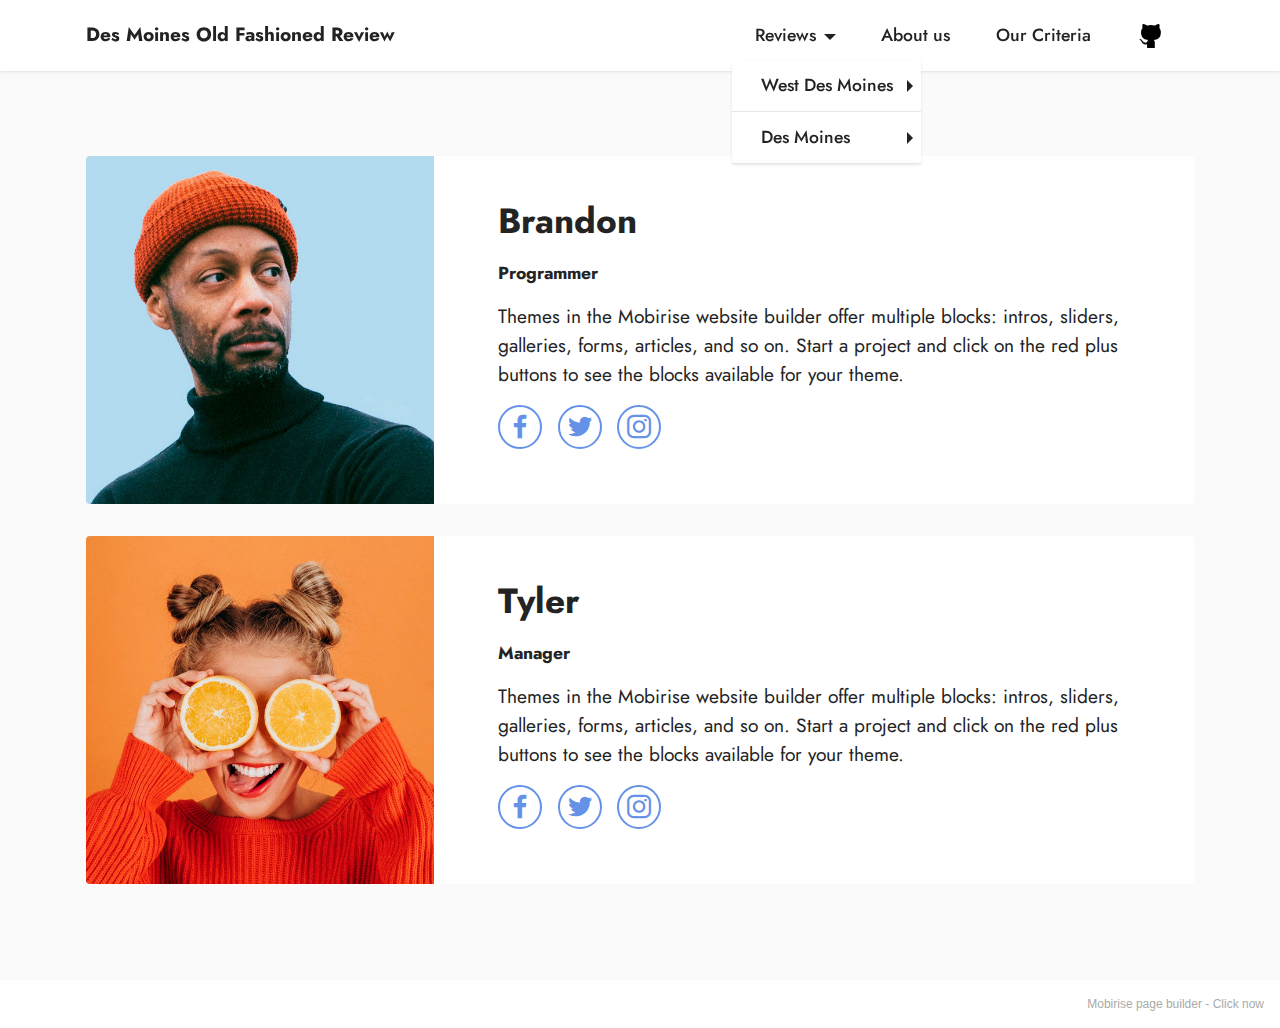
==== commit 619fdf95: "Header-Cleanup" ====
--- a/about/index.html
+++ b/about/index.html
@@ -27,7 +27,7 @@
 </head>
 <body>
   
-  <section data-bs-version="5.1" class="menu menu3 cid-sUextZu3Vm" once="menu" id="menu3-l">
+  <section data-bs-version="5.1" class="menu menu3 cid-sUextZu3Vm" once="menu" id="menu3-k">
     
     <nav class="navbar navbar-dropdown navbar-fixed-top navbar-expand-lg">
         <div class="container">
@@ -44,13 +44,13 @@
                 </div>
             </button>
             <div class="collapse navbar-collapse" id="navbarSupportedContent">
-                <ul class="navbar-nav nav-dropdown nav-right" data-app-modern-menu="true"><li class="nav-item dropdown"><a class="nav-link link text-black dropdown-toggle show display-4" href="https://mobiri.se" data-toggle="dropdown-submenu" data-bs-toggle="dropdown" data-bs-auto-close="outside" aria-expanded="false">Reviews</a><div class="dropdown-menu show" aria-labelledby="dropdown-undefined" data-bs-popper="none"><a class="text-black dropdown-item display-4" href="https://mobiri.se">Winchester Public House</a></div></li><li class="nav-item"><a class="nav-link link text-black text-primary display-4" href="page1.html">
+				<ul class="navbar-nav nav-dropdown nav-right" data-app-modern-menu="true"><li class="nav-item dropdown"><a class="nav-link link text-black dropdown-toggle show display-4" href="https://mobiri.se" data-toggle="dropdown-submenu" data-bs-toggle="dropdown" data-bs-auto-close="outside" aria-expanded="true">Reviews</a><div class="dropdown-menu show" aria-labelledby="dropdown-undefined" data-bs-popper="none"><div class="dropdown"><a class="text-black dropdown-item dropdown-toggle display-4" href="https://mobiri.se" data-toggle="dropdown-submenu" data-bs-toggle="dropdown" data-bs-auto-close="outside" aria-expanded="false">West Des Moines<br></a><div class="dropdown-menu dropdown-submenu" aria-labelledby="dropdown-undefined"><a class="text-black dropdown-item display-4" href="/reviews/801">Winchester Public House<br></a></div></div><div class="dropdown"><a class="text-black dropdown-item dropdown-toggle display-4" href="https://mobiri.se" data-toggle="dropdown-submenu" data-bs-toggle="dropdown" data-bs-auto-close="outside" aria-expanded="false">Des Moines<br></a><div class="dropdown-menu dropdown-submenu" aria-labelledby="dropdown-undefined"><a class="text-black dropdown-item display-4" href="/reviews/801">801 Chophouse<br></a></div></div></div></li><li class="nav-item"><a class="nav-link link text-black text-primary display-4" href="/about">
                             About us</a></li>
-                    <li class="nav-item"><a class="nav-link link text-black text-primary display-4" href="page2.html">Our Criteria</a></li></ul>
+                    <li class="nav-item"><a class="nav-link link text-black text-primary display-4" href="/criteria">Our Criteria</a></li></ul>
                 <div class="icons-menu">
                     <a class="iconfont-wrapper" href="https://github.com/manofbeef/manofbeef.github.io" target="_blank">
                         <span class="p-2 mbr-iconfont socicon-github socicon"></span>
-                    </a>
+                    </a>                  
                 </div>
                 
             </div>
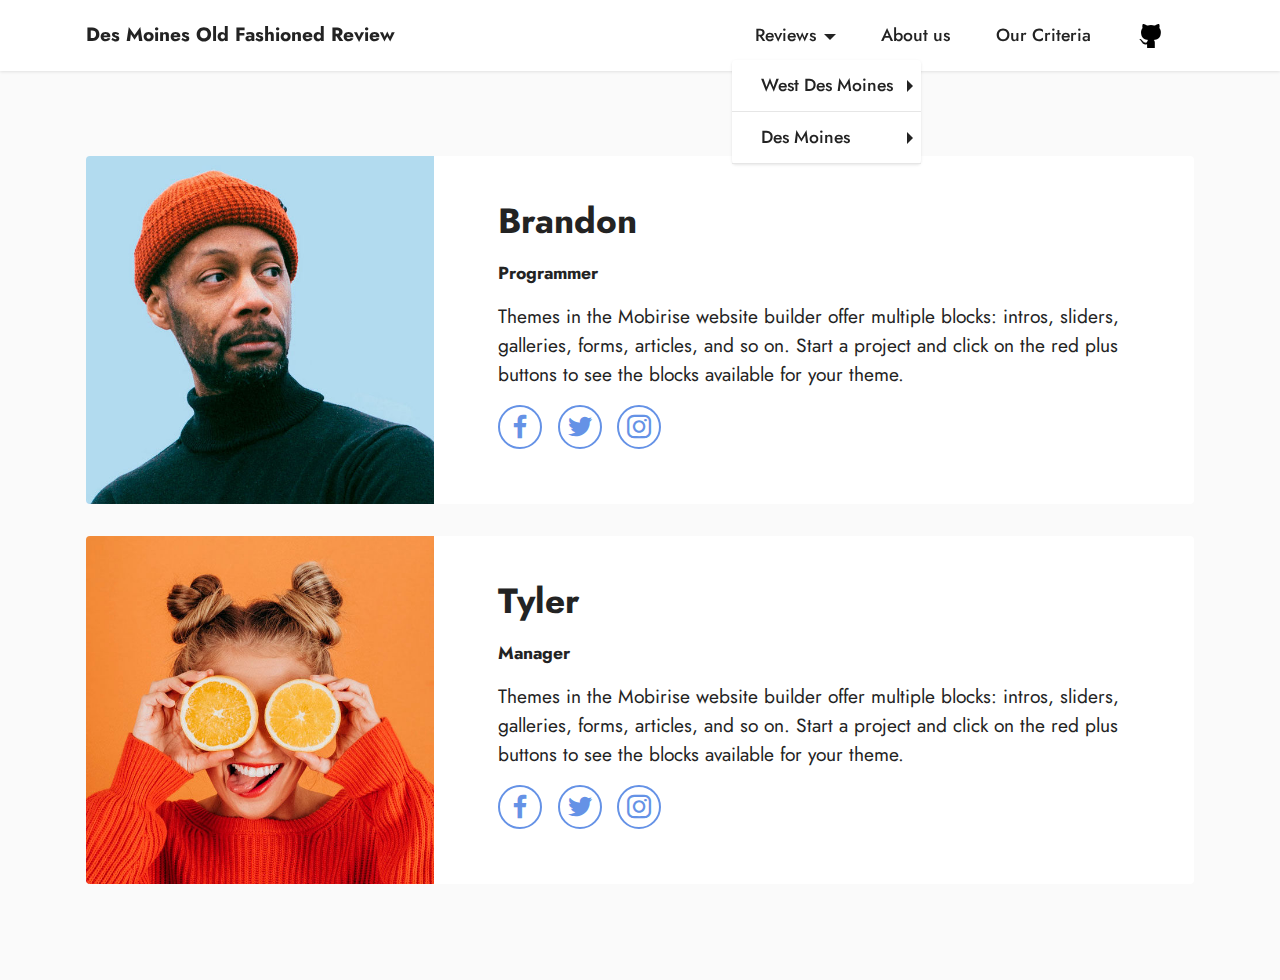
==== commit 95b9336e: "removed trailer" ====
--- a/about/index.html
+++ b/about/index.html
@@ -33,7 +33,7 @@
         <div class="container">
             <div class="navbar-brand">
                 
-                <span class="navbar-caption-wrap"><a class="navbar-caption text-black display-7" href="https://mobiri.se">Des Moines Old Fashioned Review</a></span>
+                <span class="navbar-caption-wrap"><a class="navbar-caption text-black display-7" href="https://manofbeef.github.io/">Des Moines Old Fashioned Review</a></span>
             </div>
             <button class="navbar-toggler" type="button" data-toggle="collapse" data-bs-toggle="collapse" data-target="#navbarSupportedContent" data-bs-target="#navbarSupportedContent" aria-controls="navbarNavAltMarkup" aria-expanded="false" aria-label="Toggle navigation">
                 <div class="hamburger">
@@ -44,8 +44,27 @@
                 </div>
             </button>
             <div class="collapse navbar-collapse" id="navbarSupportedContent">
-				<ul class="navbar-nav nav-dropdown nav-right" data-app-modern-menu="true"><li class="nav-item dropdown"><a class="nav-link link text-black dropdown-toggle show display-4" href="https://mobiri.se" data-toggle="dropdown-submenu" data-bs-toggle="dropdown" data-bs-auto-close="outside" aria-expanded="true">Reviews</a><div class="dropdown-menu show" aria-labelledby="dropdown-undefined" data-bs-popper="none"><div class="dropdown"><a class="text-black dropdown-item dropdown-toggle display-4" href="https://mobiri.se" data-toggle="dropdown-submenu" data-bs-toggle="dropdown" data-bs-auto-close="outside" aria-expanded="false">West Des Moines<br></a><div class="dropdown-menu dropdown-submenu" aria-labelledby="dropdown-undefined"><a class="text-black dropdown-item display-4" href="/reviews/801">Winchester Public House<br></a></div></div><div class="dropdown"><a class="text-black dropdown-item dropdown-toggle display-4" href="https://mobiri.se" data-toggle="dropdown-submenu" data-bs-toggle="dropdown" data-bs-auto-close="outside" aria-expanded="false">Des Moines<br></a><div class="dropdown-menu dropdown-submenu" aria-labelledby="dropdown-undefined"><a class="text-black dropdown-item display-4" href="/reviews/801">801 Chophouse<br></a></div></div></div></li><li class="nav-item"><a class="nav-link link text-black text-primary display-4" href="/about">
-                            About us</a></li>
+				<ul class="navbar-nav nav-dropdown nav-right" data-app-modern-menu="true">
+					<li class="nav-item dropdown">
+						<a class="nav-link link text-black dropdown-toggle show display-4" href="/reviews" data-toggle="dropdown-submenu" data-bs-toggle="dropdown" data-bs-auto-close="outside" aria-expanded="true">Reviews</a>
+						<div class="dropdown-menu show" aria-labelledby="dropdown-undefined" data-bs-popper="none">
+							<div class="dropdown">
+								<a class="text-black dropdown-item dropdown-toggle display-4" href="/reviews" data-toggle="dropdown-submenu" data-bs-toggle="dropdown" data-bs-auto-close="outside" aria-expanded="false">West Des Moines<br></a>
+								<div class="dropdown-menu dropdown-submenu" aria-labelledby="dropdown-undefined">
+								<a class="text-black dropdown-item display-4" href="/reviews/winchesters">Winchester Public House<br></a></div>
+							</div>
+							<div class="dropdown">
+								<a class="text-black dropdown-item dropdown-toggle display-4" href="/reviews" data-toggle="dropdown-submenu" data-bs-toggle="dropdown" data-bs-auto-close="outside" aria-expanded="false">Des Moines<br></a>
+								<div class="dropdown-menu dropdown-submenu" aria-labelledby="dropdown-undefined">
+									<a class="text-black dropdown-item display-4" href="/reviews/801">801 Chophouse<br></a>
+								</div>
+							</div>
+						</div>
+					</li>
+					<li class="nav-item">
+						<a class="nav-link link text-black text-primary display-4" href="/about">
+                            About us</a>
+					</li>
                     <li class="nav-item"><a class="nav-link link text-black text-primary display-4" href="/criteria">Our Criteria</a></li></ul>
                 <div class="icons-menu">
                     <a class="iconfont-wrapper" href="https://github.com/manofbeef/manofbeef.github.io" target="_blank">
@@ -152,8 +171,6 @@
         </div>
         
     </div>
-</section><section style="background-color: #fff; font-family: -apple-system, BlinkMacSystemFont, 'Segoe UI', 'Roboto', 'Helvetica Neue', Arial, sans-serif; color:#aaa; font-size:12px; padding: 0; align-items: center; display: flex;"><a href="https://mobirise.site/f" style="flex: 1 1; height: 3rem; padding-left: 1rem;"></a><p style="flex: 0 0 auto; margin:0; padding-right:1rem;">Mobirise page builder - <a href="https://mobirise.site/p" style="color:#aaa;">Click now</a></p></section><script src="assets/bootstrap/js/bootstrap.bundle.min.js"></script>  <script src="assets/smoothscroll/smooth-scroll.js"></script>  <script src="assets/ytplayer/index.js"></script>  <script src="assets/dropdown/js/navbar-dropdown.js"></script>  <script src="assets/theme/js/script.js"></script>  
-  
-  
+</section>
 </body>
 </html>--- a/assets/mobirise/css/mbr-additional.css
+++ b/assets/mobirise/css/mbr-additional.css
@@ -1047,6 +1047,62 @@
 .cid-sUeBlnRNPU .mbr-section-btn {
   text-align: left;
 }
+.cid-sUeBN5qxj7 {
+  padding-top: 6rem;
+  padding-bottom: 6rem;
+  background-color: #fafafa;
+}
+.cid-sUeBN5qxj7 .card:not(:nth-last-child(1)) {
+  margin-bottom: 2rem;
+}
+.cid-sUeBN5qxj7 .card-wrapper {
+  background-color: #ffffff;
+  border-radius: 4px;
+}
+.cid-sUeBN5qxj7 .image-wrapper img {
+  width: 100%;
+  object-fit: cover;
+}
+.cid-sUeBN5qxj7 .social-row .soc-item {
+  display: inline-block;
+  text-align: center;
+  border-radius: 50%;
+  margin-right: 0.6rem;
+  margin-bottom: 1rem;
+  padding: 0.5rem;
+  border: 2px solid #6592e6;
+  transition: all 0.3s;
+}
+.cid-sUeBN5qxj7 .social-row .soc-item .mbr-iconfont {
+  display: flex;
+  justify-content: center;
+  align-content: center;
+  color: #6592e6;
+  font-size: 1.5rem;
+  transition: all 0.3s;
+}
+.cid-sUeBN5qxj7 .social-row .soc-item:hover {
+  background-color: #6592e6;
+}
+.cid-sUeBN5qxj7 .social-row .soc-item:hover .mbr-iconfont {
+  color: #ffffff;
+}
+@media (max-width: 767px) {
+  .cid-sUeBN5qxj7 .card-box {
+    padding: 1rem;
+  }
+}
+@media (min-width: 768px) {
+  .cid-sUeBN5qxj7 .card-box {
+    padding-right: 2rem;
+  }
+}
+@media (min-width: 992px) {
+  .cid-sUeBN5qxj7 .card-box {
+    padding-left: 2rem;
+    padding-right: 4rem;
+  }
+}
 .cid-sUextZu3Vm {
   z-index: 1000;
   width: 100%;
@@ -1402,59 +1458,35 @@
     left: -1rem;
   }
 }
-.cid-sUeBN5qxj7 {
+.cid-sUf08SXRo4 {
   padding-top: 6rem;
   padding-bottom: 6rem;
-  background-color: #fafafa;
-}
-.cid-sUeBN5qxj7 .card:not(:nth-last-child(1)) {
+  background-color: #ffffff;
+}
+.cid-sUf08SXRo4 .mbr-section-title,
+.cid-sUf08SXRo4 .mbr-section-subtitle {
+  text-align: center;
+}
+.cid-sUf08SXRo4 .cost {
+  word-break: normal;
+}
+.cid-sUf08SXRo4 .card-wrapper {
   margin-bottom: 2rem;
-}
-.cid-sUeBN5qxj7 .card-wrapper {
-  background-color: #ffffff;
   border-radius: 4px;
-}
-.cid-sUeBN5qxj7 .image-wrapper img {
-  width: 100%;
-  object-fit: cover;
-}
-.cid-sUeBN5qxj7 .social-row .soc-item {
-  display: inline-block;
-  text-align: center;
-  border-radius: 50%;
-  margin-right: 0.6rem;
-  margin-bottom: 1rem;
-  padding: 0.5rem;
-  border: 2px solid #6592e6;
-  transition: all 0.3s;
-}
-.cid-sUeBN5qxj7 .social-row .soc-item .mbr-iconfont {
+  background: #fafafa;
+}
+.cid-sUf08SXRo4 .card-wrapper .top-line {
   display: flex;
-  justify-content: center;
-  align-content: center;
-  color: #6592e6;
-  font-size: 1.5rem;
-  transition: all 0.3s;
-}
-.cid-sUeBN5qxj7 .social-row .soc-item:hover {
-  background-color: #6592e6;
-}
-.cid-sUeBN5qxj7 .social-row .soc-item:hover .mbr-iconfont {
-  color: #ffffff;
+  justify-content: space-between;
+  align-items: center;
+}
+@media (min-width: 768px) {
+  .cid-sUf08SXRo4 .card-wrapper {
+    padding: 2rem;
+  }
 }
 @media (max-width: 767px) {
-  .cid-sUeBN5qxj7 .card-box {
+  .cid-sUf08SXRo4 .card-wrapper {
     padding: 1rem;
   }
 }
-@media (min-width: 768px) {
-  .cid-sUeBN5qxj7 .card-box {
-    padding-right: 2rem;
-  }
-}
-@media (min-width: 992px) {
-  .cid-sUeBN5qxj7 .card-box {
-    padding-left: 2rem;
-    padding-right: 4rem;
-  }
-}
--- a/assets/mobirise/css/mbr-additional.css
+++ b/assets/mobirise/css/mbr-additional.css
@@ -1047,6 +1047,62 @@
 .cid-sUeBlnRNPU .mbr-section-btn {
   text-align: left;
 }
+.cid-sUeBN5qxj7 {
+  padding-top: 6rem;
+  padding-bottom: 6rem;
+  background-color: #fafafa;
+}
+.cid-sUeBN5qxj7 .card:not(:nth-last-child(1)) {
+  margin-bottom: 2rem;
+}
+.cid-sUeBN5qxj7 .card-wrapper {
+  background-color: #ffffff;
+  border-radius: 4px;
+}
+.cid-sUeBN5qxj7 .image-wrapper img {
+  width: 100%;
+  object-fit: cover;
+}
+.cid-sUeBN5qxj7 .social-row .soc-item {
+  display: inline-block;
+  text-align: center;
+  border-radius: 50%;
+  margin-right: 0.6rem;
+  margin-bottom: 1rem;
+  padding: 0.5rem;
+  border: 2px solid #6592e6;
+  transition: all 0.3s;
+}
+.cid-sUeBN5qxj7 .social-row .soc-item .mbr-iconfont {
+  display: flex;
+  justify-content: center;
+  align-content: center;
+  color: #6592e6;
+  font-size: 1.5rem;
+  transition: all 0.3s;
+}
+.cid-sUeBN5qxj7 .social-row .soc-item:hover {
+  background-color: #6592e6;
+}
+.cid-sUeBN5qxj7 .social-row .soc-item:hover .mbr-iconfont {
+  color: #ffffff;
+}
+@media (max-width: 767px) {
+  .cid-sUeBN5qxj7 .card-box {
+    padding: 1rem;
+  }
+}
+@media (min-width: 768px) {
+  .cid-sUeBN5qxj7 .card-box {
+    padding-right: 2rem;
+  }
+}
+@media (min-width: 992px) {
+  .cid-sUeBN5qxj7 .card-box {
+    padding-left: 2rem;
+    padding-right: 4rem;
+  }
+}
 .cid-sUextZu3Vm {
   z-index: 1000;
   width: 100%;
@@ -1402,59 +1458,35 @@
     left: -1rem;
   }
 }
-.cid-sUeBN5qxj7 {
+.cid-sUf08SXRo4 {
   padding-top: 6rem;
   padding-bottom: 6rem;
-  background-color: #fafafa;
-}
-.cid-sUeBN5qxj7 .card:not(:nth-last-child(1)) {
+  background-color: #ffffff;
+}
+.cid-sUf08SXRo4 .mbr-section-title,
+.cid-sUf08SXRo4 .mbr-section-subtitle {
+  text-align: center;
+}
+.cid-sUf08SXRo4 .cost {
+  word-break: normal;
+}
+.cid-sUf08SXRo4 .card-wrapper {
   margin-bottom: 2rem;
-}
-.cid-sUeBN5qxj7 .card-wrapper {
-  background-color: #ffffff;
   border-radius: 4px;
-}
-.cid-sUeBN5qxj7 .image-wrapper img {
-  width: 100%;
-  object-fit: cover;
-}
-.cid-sUeBN5qxj7 .social-row .soc-item {
-  display: inline-block;
-  text-align: center;
-  border-radius: 50%;
-  margin-right: 0.6rem;
-  margin-bottom: 1rem;
-  padding: 0.5rem;
-  border: 2px solid #6592e6;
-  transition: all 0.3s;
-}
-.cid-sUeBN5qxj7 .social-row .soc-item .mbr-iconfont {
+  background: #fafafa;
+}
+.cid-sUf08SXRo4 .card-wrapper .top-line {
   display: flex;
-  justify-content: center;
-  align-content: center;
-  color: #6592e6;
-  font-size: 1.5rem;
-  transition: all 0.3s;
-}
-.cid-sUeBN5qxj7 .social-row .soc-item:hover {
-  background-color: #6592e6;
-}
-.cid-sUeBN5qxj7 .social-row .soc-item:hover .mbr-iconfont {
-  color: #ffffff;
+  justify-content: space-between;
+  align-items: center;
+}
+@media (min-width: 768px) {
+  .cid-sUf08SXRo4 .card-wrapper {
+    padding: 2rem;
+  }
 }
 @media (max-width: 767px) {
-  .cid-sUeBN5qxj7 .card-box {
+  .cid-sUf08SXRo4 .card-wrapper {
     padding: 1rem;
   }
 }
-@media (min-width: 768px) {
-  .cid-sUeBN5qxj7 .card-box {
-    padding-right: 2rem;
-  }
-}
-@media (min-width: 992px) {
-  .cid-sUeBN5qxj7 .card-box {
-    padding-left: 2rem;
-    padding-right: 4rem;
-  }
-}
